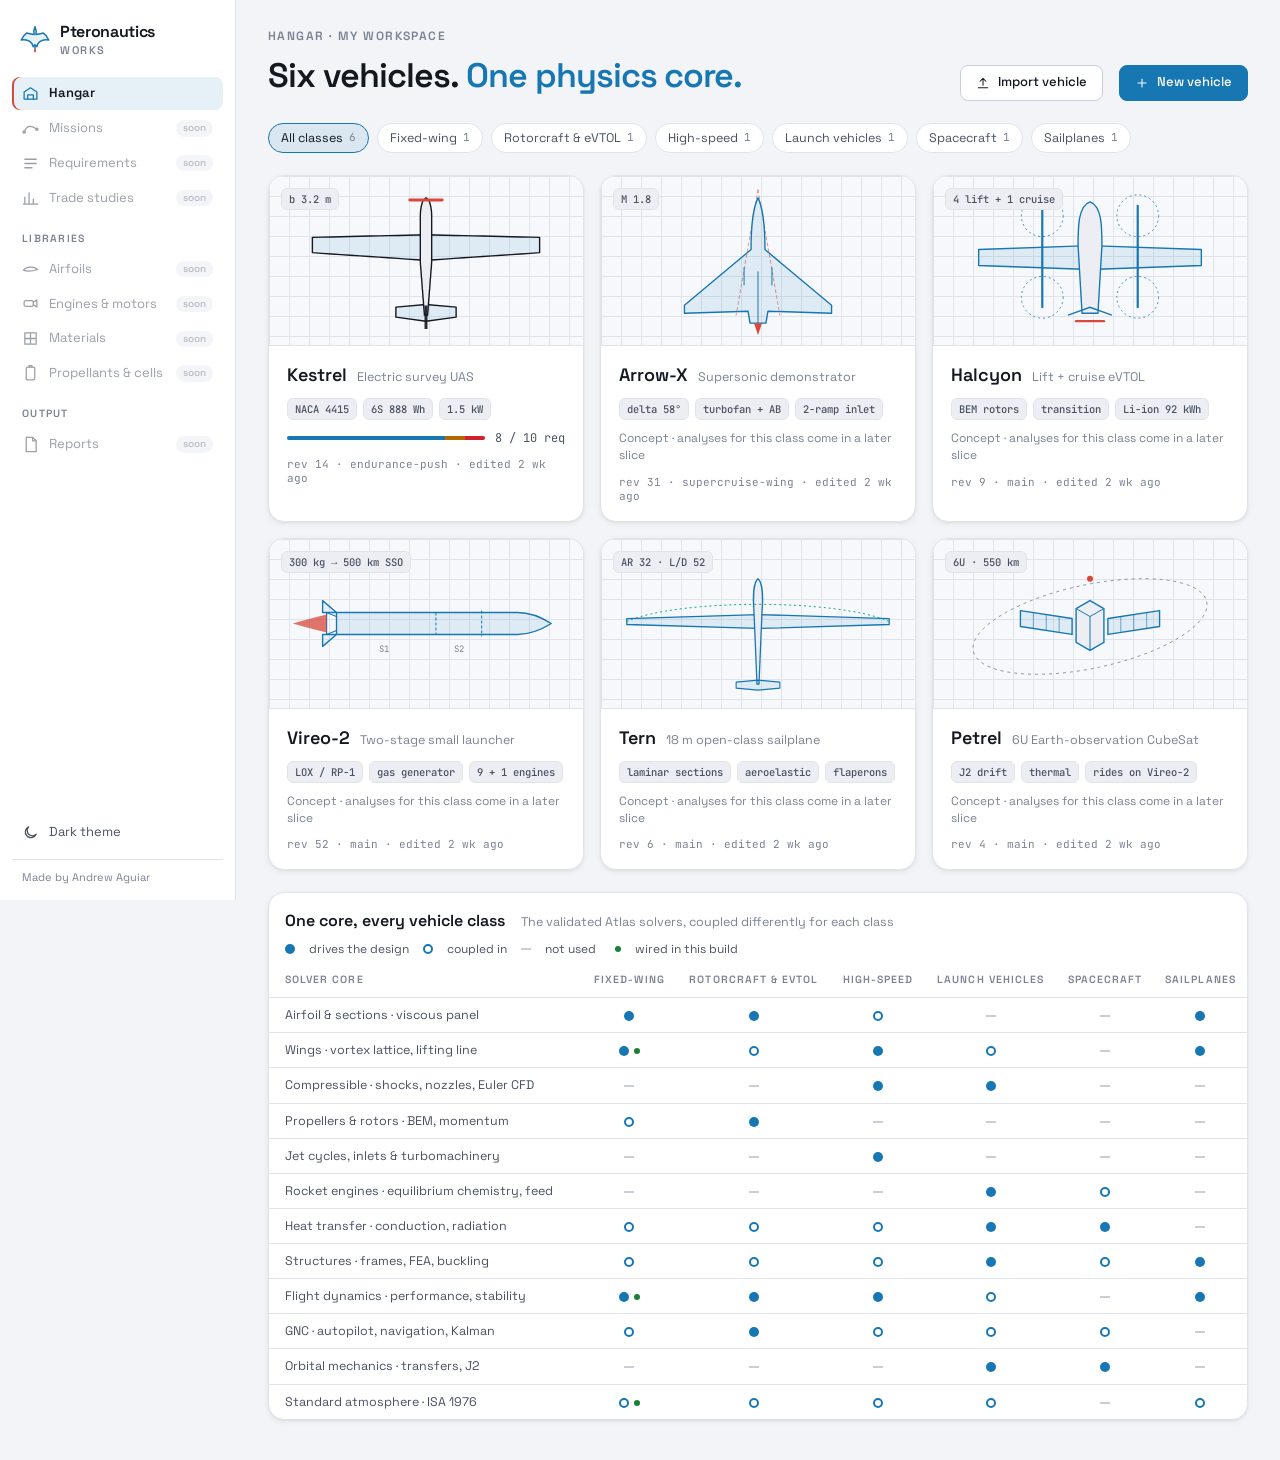
==== index.html @ 6e403cb4 "Add the app shell: hangar, aircraft workspace and launcher preview - Atlas design tokens, fonts and " ====
<!doctype html>
<html lang="en">
<head>
<meta charset="utf-8">
<meta name="viewport" content="width=device-width, initial-scale=1">
<title>Pteronautics Works</title>
<meta name="description" content="Pteronautics Works: vehicle-centred design on the Pteronautics solver core.">
<meta name="theme-color" content="#0b0d11" media="(prefers-color-scheme: dark)">
<meta name="theme-color" content="#f2f4f7" media="(prefers-color-scheme: light)">
<link rel="icon" href="assets/favicon.svg" type="image/svg+xml">
<link rel="preload" href="assets/fonts/SpaceGrotesk.woff2" as="font" type="font/woff2" crossorigin>
<link rel="stylesheet" href="css/works.css">
<script>try { var t = localStorage.getItem('works-theme'); if (t) document.documentElement.dataset.theme = t; } catch (e) { }</script>
</head>
<body>
<div id="app"></div>
<noscript>Pteronautics Works needs JavaScript. Run <code>python3 serve.py</code> and open http://localhost:8790.</noscript>
<script type="module" src="src/app.js"></script>
</body>
</html>
---- css/works.css ----
/* Pteronautics Works — design tokens shared with Pteronautics Atlas (copied from Atlas css/styles.css), then the Works layout */
/* Fonts are bundled so the app works offline (SIL Open Font License, see assets/fonts/) */
@font-face { font-family: "Space Grotesk"; font-style: normal; font-display: swap; font-weight: 300 700; src: url(../assets/fonts/SpaceGrotesk.woff2) format("woff2-variations"); unicode-range: U+0000-00FF,U+0131,U+0152-0153,U+02BB-02BC,U+02C6,U+02DA,U+02DC,U+0304,U+0308,U+0329,U+2000-206F,U+2074,U+20AC,U+2122,U+2191,U+2193,U+2212,U+2215,U+FEFF,U+FFFD; }
@font-face { font-family: "JetBrains Mono"; font-style: normal; font-display: swap; font-weight: 100 800; src: url(../assets/fonts/JetBrainsMono.woff2) format("woff2-variations"); unicode-range: U+0000-00FF,U+0131,U+0152-0153,U+02BB-02BC,U+02C6,U+02DA,U+02DC,U+0304,U+0308,U+0329,U+2000-206F,U+2074,U+20AC,U+2122,U+2191,U+2193,U+2212,U+2215,U+FEFF,U+FFFD; }
@font-face { font-family: "JetBrains Mono"; font-style: normal; font-display: swap; font-weight: 100 800; src: url(../assets/fonts/JetBrainsMono-greek.woff2) format("woff2-variations"); unicode-range: U+0370-0377,U+037A-037F,U+0384-038A,U+038C,U+038E-03A1,U+03A3-03FF; }
:root {
  --bg: #f2f4f7;
  --bg-elev: #ffffff;
  --bg-sunk: #eceef3;
  --stage: #f7f8fb;
  --border: #e0e4ea;
  --border-strong: #c9cfd9;
  --text: #141820;
  --text-2: #4a5261;
  --text-3: #7a8392;
  --accent: #1677b3;
  --on-accent: #ffffff;
  --accent-soft: rgba(22, 119, 179, 0.11);
  --hl: #d9483b;
  --hl-soft: rgba(217, 72, 59, 0.11);
  --glow: rgba(22, 119, 179, 0.10);
  --upper: #1677b3;
  --lower: #d9483b;
  --wake: #6b7280;
  --good: #1a7f37;
  --warn: #b26a00;
  --bad: #cf222e;
  --lam: #12a594;
  --turb: #8b5cf6;
  --sep: #c2255c;
  --shadow: 0 1px 2px rgba(16, 24, 40, .05), 0 2px 6px rgba(16, 24, 40, .06);
  --shadow-lg: 0 1px 2px rgba(16, 24, 40, .05), 0 10px 28px rgba(16, 24, 40, .10);
  --radius: 12px;
  --radius-sm: 8px;
  --font: "Space Grotesk", Inter, ui-sans-serif, system-ui, -apple-system, "Segoe UI", Roboto, "Helvetica Neue", Arial, sans-serif;
  --mono: "JetBrains Mono", ui-monospace, "SF Mono", Menlo, Consolas, monospace;
  color-scheme: light;
}
@media (prefers-color-scheme: dark) {
  :root:not([data-theme="light"]) {
    --bg: #0b0d11; --bg-elev: #151920; --bg-sunk: #0f1218; --stage: #0a0c10;
    --border: #232934; --border-strong: #343b47;
    --text: #e7eaef; --text-2: #a9b1bf; --text-3: #737d8c;
    --accent: #3aa0d8; --accent-soft: rgba(58, 160, 216, 0.15); --on-accent: #ffffff;
    --hl: #ff7a6b; --hl-soft: rgba(255, 122, 107, 0.13); --glow: rgba(58, 160, 216, 0.14);
    --upper: #3aa0d8; --lower: #ff7a6b; --wake: #8b93a1;
    --good: #3fb950; --warn: #e3a008; --bad: #f85149;
    --lam: #2dd4bf; --turb: #a78bfa; --sep: #ff5c93;
    --shadow: 0 1px 2px rgba(0, 0, 0, .35), 0 0 0 1px rgba(255, 255, 255, .015);
    --shadow-lg: 0 1px 2px rgba(0, 0, 0, .4), 0 12px 32px rgba(0, 0, 0, .45);
    color-scheme: dark;
  }
}
:root[data-theme="dark"] {
  --bg: #0b0d11; --bg-elev: #151920; --bg-sunk: #0f1218; --stage: #0a0c10;
  --border: #232934; --border-strong: #343b47;
  --text: #e7eaef; --text-2: #a9b1bf; --text-3: #737d8c;
  --accent: #3aa0d8; --accent-soft: rgba(58, 160, 216, 0.15); --on-accent: #ffffff;
  --hl: #ff7a6b; --hl-soft: rgba(255, 122, 107, 0.13); --glow: rgba(58, 160, 216, 0.14);
  --upper: #3aa0d8; --lower: #ff7a6b; --wake: #8b93a1;
  --good: #3fb950; --warn: #e3a008; --bad: #f85149;
  --lam: #2dd4bf; --turb: #a78bfa; --sep: #ff5c93;
  --shadow: 0 1px 2px rgba(0, 0, 0, .35), 0 0 0 1px rgba(255, 255, 255, .015);
  --shadow-lg: 0 1px 2px rgba(0, 0, 0, .4), 0 12px 32px rgba(0, 0, 0, .45);
  color-scheme: dark;
}

* { box-sizing: border-box; }
html, body { height: 100%; margin: 0; }
body { background: var(--bg); color: var(--text); font: 13px/1.45 var(--font); -webkit-font-smoothing: antialiased; }
button, input, select { font: inherit; color: inherit; }
a { color: var(--accent); text-decoration: none; }
h1, h2, h3, h4 { margin: 0; font-weight: 600; letter-spacing: -0.01em; }
.mono { font-family: var(--mono); font-variant-numeric: tabular-nums; }
.muted { color: var(--text-3); }
.dim { color: var(--text-2); }
.good { color: var(--good); } .warn { color: var(--warn); } .bad { color: var(--bad); }
:root[data-resolved-theme="dark"] { --sidebar: #0f1218; }
:root { --sidebar: var(--bg-elev); }

/* ---------- brand (same mark and lockup as Atlas, product name WORKS) ---------- */
.brand { display: flex; align-items: center; gap: 10px; padding: 4px 8px 16px; color: var(--text); }
.brand-mark { width: 30px; height: 30px; display: block; flex: none; }
.brand-mark svg { display: block; width: 100%; height: 100%; overflow: visible; }
.brand-mark .bm-fill { fill: var(--accent-soft); }
.brand-mark .bm-line { fill: none; stroke: var(--accent); stroke-width: 5; stroke-linejoin: round; stroke-linecap: round; }
.brand-mark .bm-flame { fill: var(--hl); }
.brand-name { font-weight: 650; font-size: 16px; letter-spacing: -0.02em; }
.brand-sub { font-size: 11px; color: var(--text-3); }
.brand-product { font-weight: 600; letter-spacing: .14em; text-transform: uppercase; }

/* ---------- shell: hangar ---------- */
.shell { display: grid; grid-template-columns: 236px minmax(0, 1fr); min-height: 100vh; }
.sidebar { background: var(--sidebar); border-right: 1px solid var(--border); display: flex; flex-direction: column; padding: 16px 12px 12px; gap: 2px; position: sticky; top: 0; height: 100vh; overflow-y: auto; }
.nav-group { font-size: 10.5px; font-weight: 600; text-transform: uppercase; letter-spacing: .12em; color: var(--text-3); padding: 14px 10px 5px; }
.nav-item { display: flex; align-items: center; gap: 10px; padding: 7px 10px; border-radius: var(--radius-sm); color: var(--text-2); border: 0; background: none; width: 100%; text-align: left; cursor: pointer; white-space: nowrap; transition: background .15s, color .15s; }
.nav-item:hover { background: var(--bg-sunk); color: var(--text); }
.nav-item.active { background: var(--accent-soft); color: var(--text); font-weight: 600; box-shadow: inset 2px 0 0 var(--hl); }
.nav-item.active svg { color: var(--accent); }
.nav-item svg { flex: none; width: 17px; height: 17px; }
.nav-item .soon { margin-left: auto; font-size: 10px; color: var(--text-3); background: var(--bg-sunk); border-radius: 99px; padding: 1px 7px; font-weight: 500; }
.nav-item.planned { opacity: .55; cursor: default; }
.sidebar-foot { margin-top: auto; padding-top: 12px; display: flex; flex-direction: column; gap: 4px; }
.sidebar-credit { font-size: 11px; color: var(--text-3); padding: 10px 10px 2px; margin-top: 6px; border-top: 1px solid var(--border); }

.hangar { padding: 28px 32px 40px; display: flex; flex-direction: column; gap: 22px; min-width: 0; }
.eyebrow { font-size: 12px; color: var(--text-3); letter-spacing: .12em; text-transform: uppercase; font-weight: 600; }
.hero-title { margin-top: 6px; font-size: 34px; font-weight: 600; letter-spacing: -0.03em; }
.hero-title em { font-style: normal; color: var(--accent); }
.row { display: flex; flex-wrap: wrap; align-items: center; gap: 10px; }
.grow { flex-grow: 1; }
.btn { display: inline-flex; align-items: center; gap: 8px; height: 36px; padding: 0 15px; border-radius: var(--radius-sm); border: 1px solid var(--border-strong); background: var(--bg-elev); color: var(--text); font-weight: 500; cursor: pointer; white-space: nowrap; }
.btn:hover { border-color: var(--accent); }
.btn.primary { background: var(--accent); border-color: var(--accent); color: var(--on-accent); }
.btn.small { height: 30px; padding: 0 11px; font-size: 12.5px; }
.btn svg { width: 14px; height: 14px; }
.chip { display: inline-flex; align-items: center; height: 30px; padding: 0 12px; border: 1px solid var(--border); border-radius: 999px; font-size: 12.5px; color: var(--text-2); background: var(--bg-elev); cursor: pointer; }
.chip:hover { color: var(--text); }
.chip.on { border-color: var(--accent); color: var(--text); background: var(--accent-soft); }
.chip .count { margin-left: 6px; font-family: var(--mono); font-size: 11px; color: var(--text-3); }

.cards { display: grid; grid-template-columns: repeat(auto-fill, minmax(300px, 1fr)); gap: 16px; }
.card { background: var(--bg-elev); border: 1px solid var(--border); border-radius: 16px; overflow: hidden; display: flex; flex-direction: column; box-shadow: var(--shadow); color: inherit; text-align: left; padding: 0; font: inherit; }
a.card, button.card { cursor: pointer; transition: border-color .15s, transform .15s; }
a.card:hover, button.card:hover { border-color: var(--accent); }
.stage { position: relative; height: 170px; background-color: var(--stage); background-image: linear-gradient(var(--border) 1px, transparent 1px), linear-gradient(90deg, var(--border) 1px, transparent 1px); background-size: 20px 20px; border-bottom: 1px solid var(--border); }
:root[data-resolved-theme="dark"] .stage { background-image: linear-gradient(#141821 1px, transparent 1px), linear-gradient(90deg, #141821 1px, transparent 1px); }
.stage svg { width: 100%; height: 100%; display: block; }
.stage .tag { position: absolute; left: 12px; top: 12px; }
.stage .state { position: absolute; right: 12px; top: 12px; }
.tag { font: 500 10.5px var(--mono); color: var(--text-2); padding: 3px 7px; border-radius: 6px; background: var(--bg-sunk); border: 1px solid var(--border); white-space: nowrap; }
.tag.live { color: var(--good); border-color: color-mix(in srgb, var(--good) 45%, transparent); }
.tag.accent { color: var(--accent); border-color: color-mix(in srgb, var(--accent) 45%, transparent); }
.card-body { padding: 16px 18px 18px; display: flex; flex-direction: column; gap: 10px; }
.card-title { display: flex; align-items: baseline; gap: 10px; flex-wrap: wrap; }
.card-title b { font-size: 18px; font-weight: 600; }
.card-title span { font-size: 12.5px; color: var(--text-3); }
.tags { display: flex; flex-wrap: wrap; gap: 6px; }
.reqbar { display: flex; align-items: center; gap: 10px; font-size: 12px; color: var(--text-2); }
.reqbar .bar { flex-grow: 1; height: 4px; border-radius: 2px; background: var(--border); display: flex; overflow: hidden; }
.reqbar .bar i { display: block; height: 100%; }
.card-foot { font: 11px var(--mono); color: var(--text-3); }

/* sketches use the theme */
.sk-body { fill: var(--accent-soft); stroke: var(--accent); stroke-width: 1.4; stroke-linejoin: round; }
.sk-dark { fill: var(--bg-sunk); stroke: var(--accent); stroke-width: 1.4; }
.sk-line { fill: none; stroke: var(--accent); stroke-width: 1; }
.sk-hl { fill: none; stroke: var(--hl); stroke-width: 2.4; stroke-linecap: round; }
.sk-hl-fill { fill: var(--hl); }
.sk-text { fill: var(--text-3); font: 9px var(--mono); }

.matrix-card { overflow: visible; }
.matrix-head { display: flex; flex-wrap: wrap; align-items: baseline; gap: 8px 16px; padding: 16px 16px 4px; }
.matrix-head b { font-size: 16px; font-weight: 600; }
.legend { display: flex; flex-wrap: wrap; gap: 14px; font-size: 12px; color: var(--text-2); align-items: center; }
.mx-wrap { overflow-x: auto; }
.mx { width: 100%; border-collapse: collapse; font-size: 12.5px; }
.mx th { font-weight: 600; font-size: 10.5px; letter-spacing: .1em; text-transform: uppercase; color: var(--text-3); padding: 10px 8px; text-align: center; border-bottom: 1px solid var(--border); white-space: nowrap; }
.mx th:first-child, .mx td:first-child { text-align: left; padding-left: 16px; }
.mx td { padding: 8px; text-align: center; border-bottom: 1px solid var(--border); color: var(--text-2); white-space: nowrap; }
.mx tr:last-child td { border-bottom: 0; }
.d1, .d2, .d0 { display: inline-block; vertical-align: middle; }
.d1 { width: 10px; height: 10px; border-radius: 50%; background: var(--accent); }
.d2 { width: 10px; height: 10px; border-radius: 50%; border: 2px solid var(--accent); }
.d0 { width: 10px; height: 2px; background: var(--border-strong); }
.live-dot { display: inline-block; width: 6px; height: 6px; border-radius: 50%; background: var(--good); margin-left: 5px; vertical-align: middle; }

/* ---------- workspace ---------- */
.ws { display: flex; flex-direction: column; min-height: 100vh; }
.topbar { display: flex; flex-wrap: wrap; align-items: center; gap: 10px 14px; padding: 10px 16px; border-bottom: 1px solid var(--border); background: var(--sidebar); position: sticky; top: 0; z-index: 5; }
.topbar .brand { padding: 0; gap: 9px; }
.topbar .brand-mark { width: 26px; height: 26px; }
.vsep { width: 1px; height: 22px; background: var(--border); }
.vtab { display: inline-flex; align-items: center; gap: 8px; height: 34px; padding: 0 14px; border-radius: 8px; font-weight: 500; color: var(--text-2); background: transparent; border: 1px solid transparent; cursor: pointer; }
.vtab:hover { color: var(--text); }
.vtab.on { background: var(--bg-elev); border-color: var(--border-strong); color: var(--text); }
.vtab .dot { width: 7px; height: 7px; border-radius: 50%; background: var(--accent); }
.pill { font: 12px var(--mono); color: var(--text-2); padding: 6px 10px; border: 1px solid var(--border); border-radius: 8px; white-space: nowrap; }
.pill b { color: var(--text); font-weight: 500; }
.ws-main { display: grid; grid-template-columns: minmax(240px, 280px) minmax(0, 1fr) minmax(280px, 330px); gap: 12px; padding: 12px 16px 12px; align-items: start; }
.col { display: flex; flex-direction: column; gap: 12px; min-width: 0; }
.pnl { background: var(--bg-elev); border: 1px solid var(--border); border-radius: var(--radius); box-shadow: var(--shadow); min-width: 0; }
.pnl-pad { padding: 14px 16px; }
.sec { font-size: 10.5px; font-weight: 600; text-transform: uppercase; letter-spacing: .12em; color: var(--text-3); }
.sec-row { display: flex; justify-content: space-between; align-items: baseline; gap: 8px; margin-bottom: 10px; }
.tree { display: flex; flex-direction: column; gap: 1px; padding: 12px 8px; }
.tree .sec { padding: 2px 10px 8px; }
.tree-item { display: flex; align-items: center; gap: 8px; min-height: 30px; padding: 4px 10px; border-radius: 8px; color: var(--text-2); cursor: pointer; background: none; border: 0; width: 100%; text-align: left; }
.tree-item:hover { background: var(--bg-sunk); color: var(--text); }
.tree-item.on { background: var(--accent-soft); color: var(--text); }
.tree-item .v { margin-left: auto; font: 11px var(--mono); color: var(--text-3); white-space: nowrap; }
.tree-item.on .v { color: var(--accent); }

.field { display: flex; flex-direction: column; gap: 5px; margin-bottom: 12px; }
.field:last-child { margin-bottom: 0; }
.field-top { display: flex; align-items: center; justify-content: space-between; gap: 8px; color: var(--text-2); font-size: 12.5px; }
.field-top label { font-weight: 500; }
.num { width: 86px; text-align: right; background: var(--bg-sunk); border: 1px solid var(--border); border-radius: 7px; padding: 3px 7px; font-family: var(--mono); font-size: 12px; }
.num:focus, .txt:focus, select.txt:focus { outline: none; border-color: var(--accent); }
.num.invalid, .txt.invalid { border-color: var(--bad); }
.unit { font: 11px var(--mono); color: var(--text-3); min-width: 34px; }
.txt { background: var(--bg-sunk); border: 1px solid var(--border); border-radius: 7px; padding: 4px 8px; font-family: var(--mono); font-size: 12px; width: 120px; }
.derived { display: flex; justify-content: space-between; font-size: 12px; color: var(--text-2); padding: 3px 0; }
.derived .mono { color: var(--text); }
.note { font-size: 12px; color: var(--text-3); line-height: 1.5; }
input[type=range] { -webkit-appearance: none; appearance: none; width: 100%; height: 18px; background: transparent; margin: 0; }
input[type=range]::-webkit-slider-runnable-track { height: 4px; border-radius: 4px; background: linear-gradient(to right, var(--accent) var(--fill, 50%), var(--border-strong) var(--fill, 50%)); }
input[type=range]::-moz-range-track { height: 4px; border-radius: 4px; background: var(--border-strong); }
input[type=range]::-moz-range-progress { height: 4px; border-radius: 4px; background: var(--accent); }
input[type=range]::-webkit-slider-thumb { -webkit-appearance: none; width: 16px; height: 16px; border-radius: 50%; background: #fff; border: 0; margin-top: -6px; box-shadow: 0 0 0 3px color-mix(in srgb, var(--accent) 45%, transparent), 0 1px 3px rgba(0, 0, 0, .3); }
input[type=range]::-moz-range-thumb { width: 14px; height: 14px; border-radius: 50%; background: #fff; border: 0; box-shadow: 0 0 0 3px color-mix(in srgb, var(--accent) 45%, transparent), 0 1px 3px rgba(0, 0, 0, .3); }

.view { display: flex; flex-direction: column; overflow: hidden; }
.view-bar { display: flex; flex-wrap: wrap; align-items: center; gap: 8px 12px; padding: 10px 12px; border-bottom: 1px solid var(--border); }
.crumbs { display: flex; flex-wrap: wrap; align-items: center; gap: 2px; }
.crumb { font-weight: 500; font-size: 12.5px; color: var(--text-3); background: transparent; border: 0; padding: 4px 7px; border-radius: 6px; cursor: pointer; }
.crumb:hover { color: var(--text); }
.crumb.on { color: var(--text); background: var(--border); }
.crumb-sep { color: var(--border-strong); }
.tg { display: inline-flex; align-items: center; gap: 6px; height: 28px; padding: 0 10px; border-radius: 999px; border: 1px solid var(--border); font-size: 12px; font-weight: 500; color: var(--text-2); background: var(--bg-sunk); cursor: pointer; white-space: nowrap; }
.tg:hover { color: var(--text); }
.tg.on { border-color: color-mix(in srgb, var(--accent) 60%, transparent); color: var(--text); background: var(--accent-soft); }
.tg.sm { height: 24px; font-size: 11px; padding: 0 9px; }
.tg[disabled] { opacity: .5; cursor: default; }
.canvas { position: relative; background-color: var(--stage); background-image: linear-gradient(var(--border) 1px, transparent 1px), linear-gradient(90deg, var(--border) 1px, transparent 1px); background-size: 24px 24px; min-height: 560px; }
:root[data-resolved-theme="dark"] .canvas { background-image: linear-gradient(#12161e 1px, transparent 1px), linear-gradient(90deg, #12161e 1px, transparent 1px); }
.canvas { display: grid; grid-template-columns: minmax(0, 1fr) 286px; gap: 0; align-items: start; }
.canvas > svg, .canvas > .view-svg svg { display: block; width: 100%; height: auto; }
.lenses { display: flex; flex-direction: column; gap: 12px; padding: 14px 14px 14px 0; }
.canvas.busy svg.main { opacity: .55; transition: opacity .2s; }
.lens { position: relative; background: var(--bg-elev); border: 1px solid var(--accent); border-radius: 10px; padding: 10px 12px; box-shadow: var(--shadow-lg); width: 100%; cursor: pointer; text-align: left; font: inherit; color: inherit; }
.lens.warmth { border-color: var(--hl); }
.lens.plain { border-color: var(--border-strong); }
.lens h4 { font-size: 11.5px; display: flex; justify-content: space-between; gap: 8px; margin-bottom: 6px; }
.lens h4 span { font: 10px var(--mono); color: var(--text-3); font-weight: 400; }
.lens svg { display: block; width: 100%; height: auto; }
.lens .cap { font: 10.5px var(--mono); color: var(--text-2); margin-top: 6px; }
.lens .go { font: 10.5px var(--mono); color: var(--accent); margin-top: 2px; }
.level-pane { padding: 18px 20px 22px; display: flex; flex-direction: column; gap: 14px; }
.level-pane h3 { font-size: 15px; }
.kv { display: grid; grid-template-columns: repeat(auto-fill, minmax(170px, 1fr)); gap: 8px 18px; }
.kv div { display: flex; justify-content: space-between; gap: 10px; font-size: 12.5px; color: var(--text-2); border-bottom: 1px dashed var(--border); padding: 3px 0; }
.kv div b { font: 500 12px var(--mono); color: var(--text); }
.placeholder { border: 1px dashed var(--border-strong); border-radius: 10px; padding: 14px 16px; color: var(--text-2); font-size: 12.5px; line-height: 1.55; }

svg text { font-family: var(--mono); }
.ax { stroke: var(--border-strong); stroke-width: 1; fill: none; }
.grid-l { stroke: var(--border); stroke-width: 1; fill: none; }
.ax-t { fill: var(--text-3); font-size: 10px; }
.ax-label { fill: var(--text-2); font-size: 10.5px; }
.s-accent { stroke: var(--accent); fill: none; stroke-width: 1.8; }
.s-hl { stroke: var(--hl); fill: none; stroke-width: 1.6; }
.s-muted { stroke: var(--text-3); fill: none; stroke-width: 1.2; stroke-dasharray: 4 4; }
.s-good { stroke: var(--good); fill: none; stroke-width: 1.4; }
.s-warn { stroke: var(--warn); fill: none; stroke-width: 1.4; stroke-dasharray: 5 4; }

/* planform */
.pf-wing { fill: var(--accent-soft); stroke: var(--text); stroke-width: 1.4; stroke-linejoin: round; }
.pf-body { fill: var(--bg-sunk); stroke: var(--text); stroke-width: 1.4; }
.pf-thin { stroke: var(--text); stroke-width: 1; fill: none; opacity: .55; }
.pf-mac { stroke: var(--accent); stroke-width: 2; }
.pf-prop { stroke: var(--hl); stroke-width: 3; stroke-linecap: round; }
.pf-load { fill: color-mix(in srgb, var(--accent) 16%, transparent); stroke: var(--accent); stroke-width: 1.8; }
.pf-ellipse { fill: none; stroke: var(--text-3); stroke-width: 1.1; stroke-dasharray: 4 4; }
.pf-item { fill: var(--bg-elev); stroke: var(--text-3); stroke-width: 1; stroke-dasharray: 2 2; }
.pf-cg-a { fill: var(--text); } .pf-cg-b { fill: var(--bg-elev); stroke: var(--text); stroke-width: 1.2; }
.pf-np { fill: var(--hl); }
.pf-lbl { fill: var(--text-2); font-size: 11px; }
.pf-lbl-s { fill: var(--text-3); font-size: 10px; }
.pf-dim { stroke: var(--text-3); stroke-width: 1; fill: none; }

/* coupling graph */
.cg-edge { fill: none; stroke: var(--border-strong); stroke-width: 1.3; }
.cg-edge.stale { stroke: var(--warn); stroke-dasharray: 4 4; }
.cg-node rect { fill: var(--bg-sunk); stroke: var(--border-strong); stroke-width: 1.2; }
.cg-node.current rect { stroke: color-mix(in srgb, var(--good) 70%, var(--border-strong)); }
.cg-node.stale rect { stroke: var(--warn); }
.cg-node.running rect { stroke: var(--accent); stroke-width: 2; }
.cg-node.failed rect { stroke: var(--bad); stroke-width: 1.8; }
.cg-node .t { fill: var(--text); font: 500 12px var(--font); }
.cg-node .d { fill: var(--text-3); font-size: 9.5px; }
.cg-node.stale .d { fill: var(--warn); } .cg-node.failed .d { fill: var(--bad); } .cg-node.running .d { fill: var(--accent); }
.cg-dot.current { fill: var(--good); } .cg-dot.stale { fill: var(--warn); } .cg-dot.failed { fill: var(--bad); } .cg-dot.running { fill: var(--accent); animation: pulse .7s ease-in-out infinite alternate; }
@keyframes pulse { from { opacity: 1; } to { opacity: .25; } }
.fid { display: grid; grid-template-columns: 84px minmax(0, 1fr); gap: 7px 10px; font-size: 12px; align-items: center; }
.fid > span:nth-child(odd) { color: var(--text-2); }
.fid .opts { display: flex; flex-wrap: wrap; gap: 4px; }

.stats { display: grid; grid-template-columns: repeat(6, minmax(0, 1fr)); gap: 12px; padding: 0 16px 12px; }
.stat { background: var(--bg-elev); border: 1px solid var(--border); border-radius: var(--radius); padding: 12px 14px; display: flex; flex-direction: column; gap: 3px; min-width: 0; box-shadow: var(--shadow); }
.stat-l { font-size: 11.5px; color: var(--text-3); }
.stat-v { font: 600 22px var(--mono); letter-spacing: -.02em; color: var(--text); white-space: nowrap; }
.stat-v small { font-size: 13px; font-weight: 500; color: var(--text-2); margin-left: 3px; }
.stat-s { font: 11px var(--mono); color: var(--text-3); white-space: nowrap; overflow: hidden; text-overflow: ellipsis; }
.reqs { margin: 0 16px 24px; overflow: hidden; }
.reqs .sec-row { padding: 14px 16px 0; }
.rq { width: 100%; border-collapse: collapse; font-size: 12.5px; }
.rq th { text-align: left; font-weight: 600; font-size: 10.5px; letter-spacing: .1em; text-transform: uppercase; color: var(--text-3); padding: 8px 10px; border-bottom: 1px solid var(--border); white-space: nowrap; }
.rq td { padding: 6px 10px; border-bottom: 1px solid var(--border); color: var(--text-2); white-space: nowrap; }
.rq tr:last-child td { border-bottom: 0; }
.rq td.num-c { text-align: right; font-family: var(--mono); color: var(--text); }
.rq td:first-child, .rq th:first-child { padding-left: 16px; }
.rq .num { width: 72px; }
.status { display: inline-flex; align-items: center; gap: 6px; font: 500 11px var(--mono); padding: 2px 8px; border-radius: 99px; border: 1px solid currentColor; }
.status.met { color: var(--good); } .status.marginal { color: var(--warn); } .status.fail { color: var(--bad); }
.toast { position: fixed; bottom: 18px; left: 50%; transform: translateX(-50%); background: var(--bg-elev); border: 1px solid var(--border-strong); box-shadow: var(--shadow-lg); padding: 9px 14px; border-radius: 10px; font-size: 12.5px; z-index: 50; }
.toast.err { border-color: var(--bad); }
.banner { margin: 12px 16px 0; padding: 9px 14px; border-radius: 10px; border: 1px dashed var(--border-strong); color: var(--text-2); font-size: 12.5px; background: var(--bg-elev); }

@media (max-width: 1280px) {
  .ws-main { grid-template-columns: minmax(240px, 280px) minmax(0, 1fr); }
  .ws-main > .col.right { grid-column: 1 / -1; display: grid; grid-template-columns: repeat(auto-fit, minmax(280px, 1fr)); }
  .stats { grid-template-columns: repeat(3, minmax(0, 1fr)); }
}
@media (max-width: 860px) {
  .shell { grid-template-columns: 1fr; }
  .sidebar { position: static; height: auto; flex-direction: row; flex-wrap: wrap; align-items: center; }
  .sidebar .nav-group, .sidebar .nav-item.planned, .sidebar-credit { display: none; }
  .sidebar .nav-item { width: auto; }
  .sidebar-foot { margin-top: 0; padding-top: 0; flex-direction: row; }
  .hangar { padding: 20px 16px 32px; }
  .hero-title { font-size: 26px; }
  .ws-main { grid-template-columns: minmax(0, 1fr); padding: 12px; }
  .stats { grid-template-columns: repeat(2, minmax(0, 1fr)); padding: 0 12px 12px; }
  .reqs { margin: 0 12px 20px; }
  .reqs .mx-wrap { overflow-x: auto; }
  .canvas { grid-template-columns: minmax(0, 1fr); min-height: 0; }
  .lenses { padding: 0 12px 12px; }
}
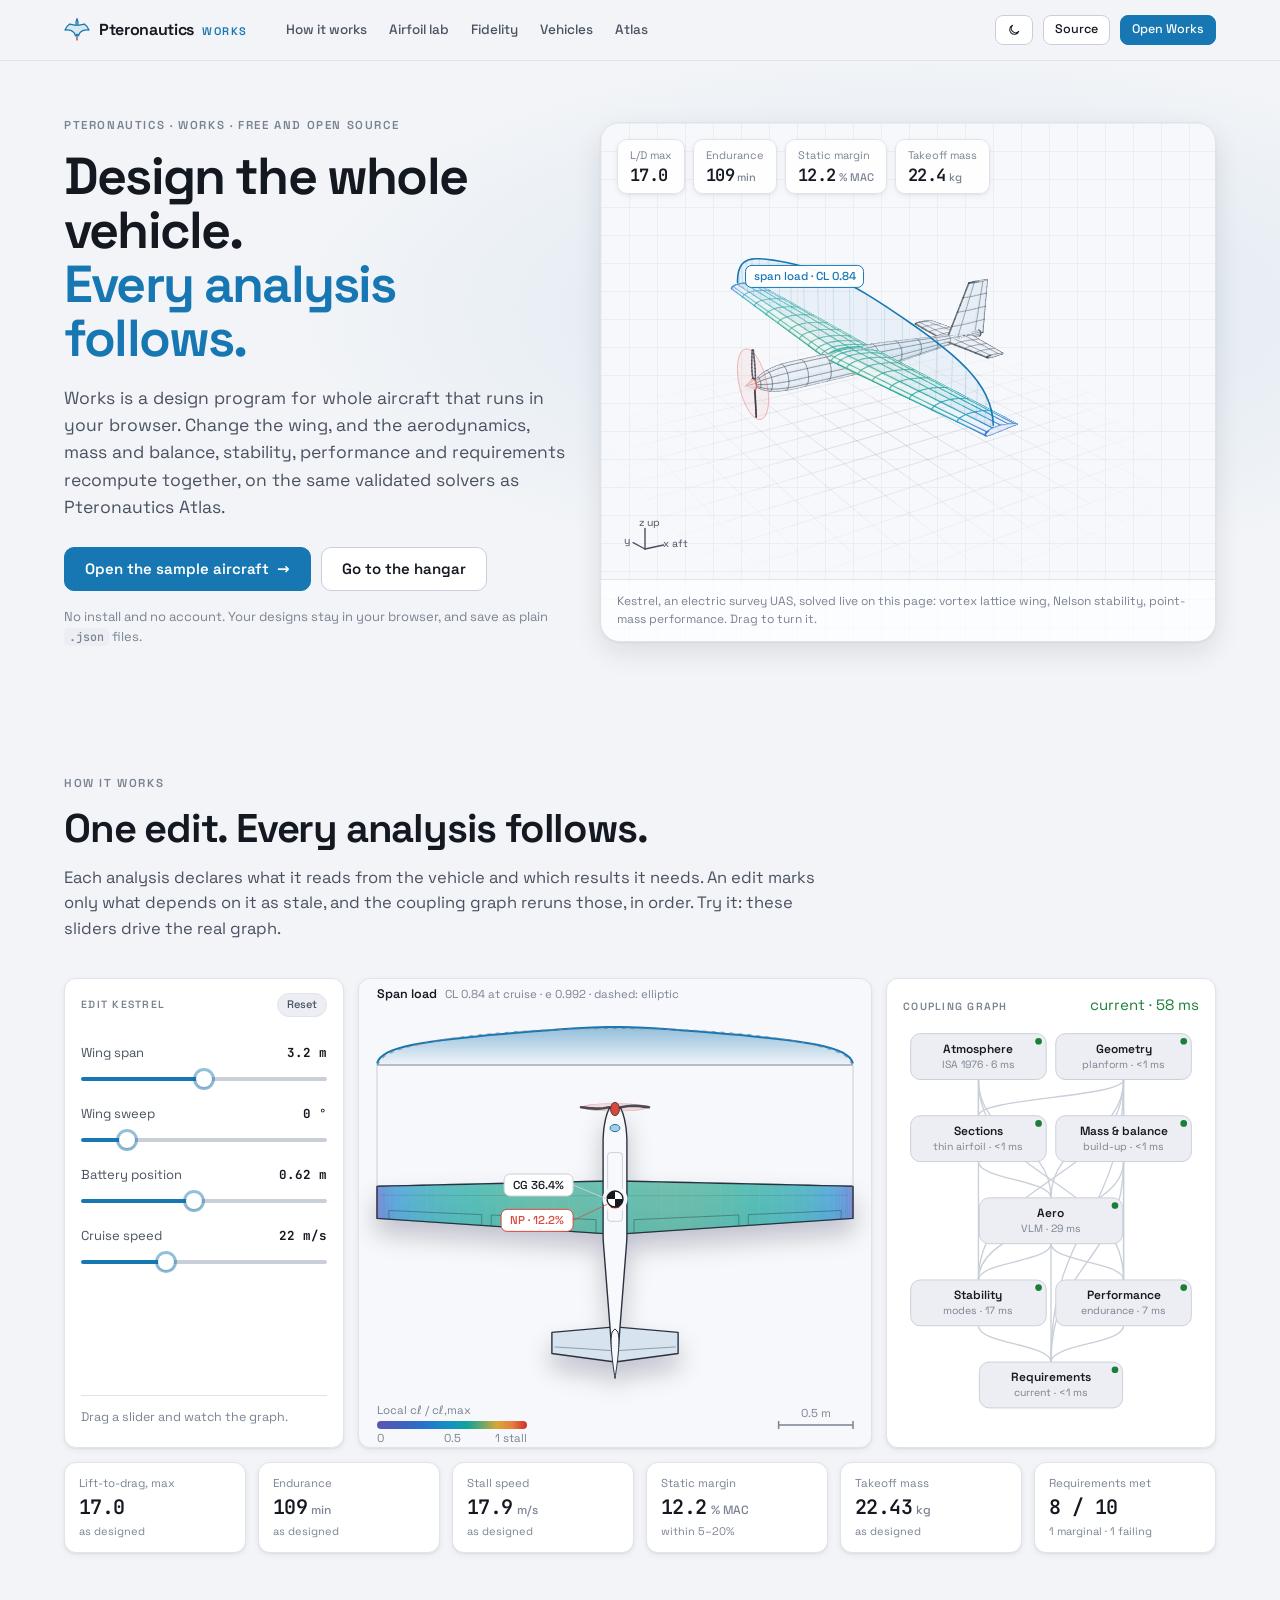
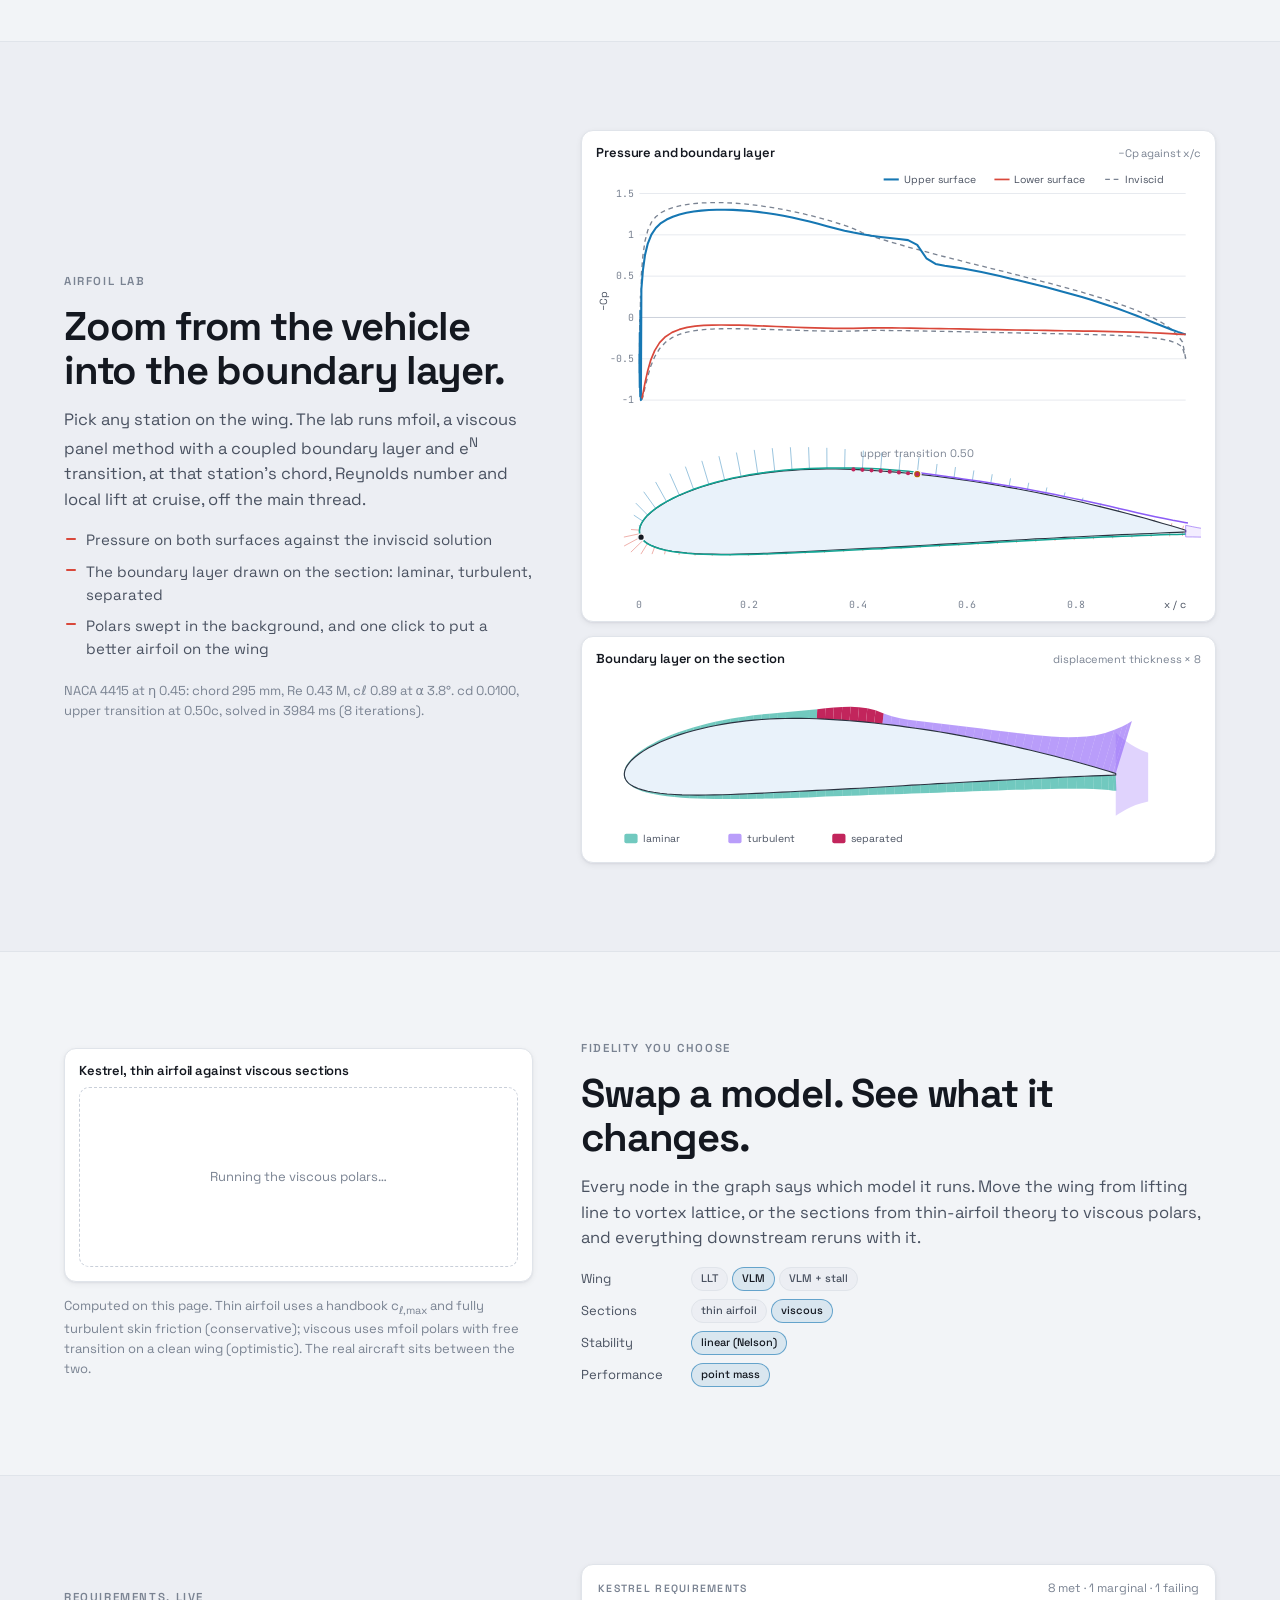
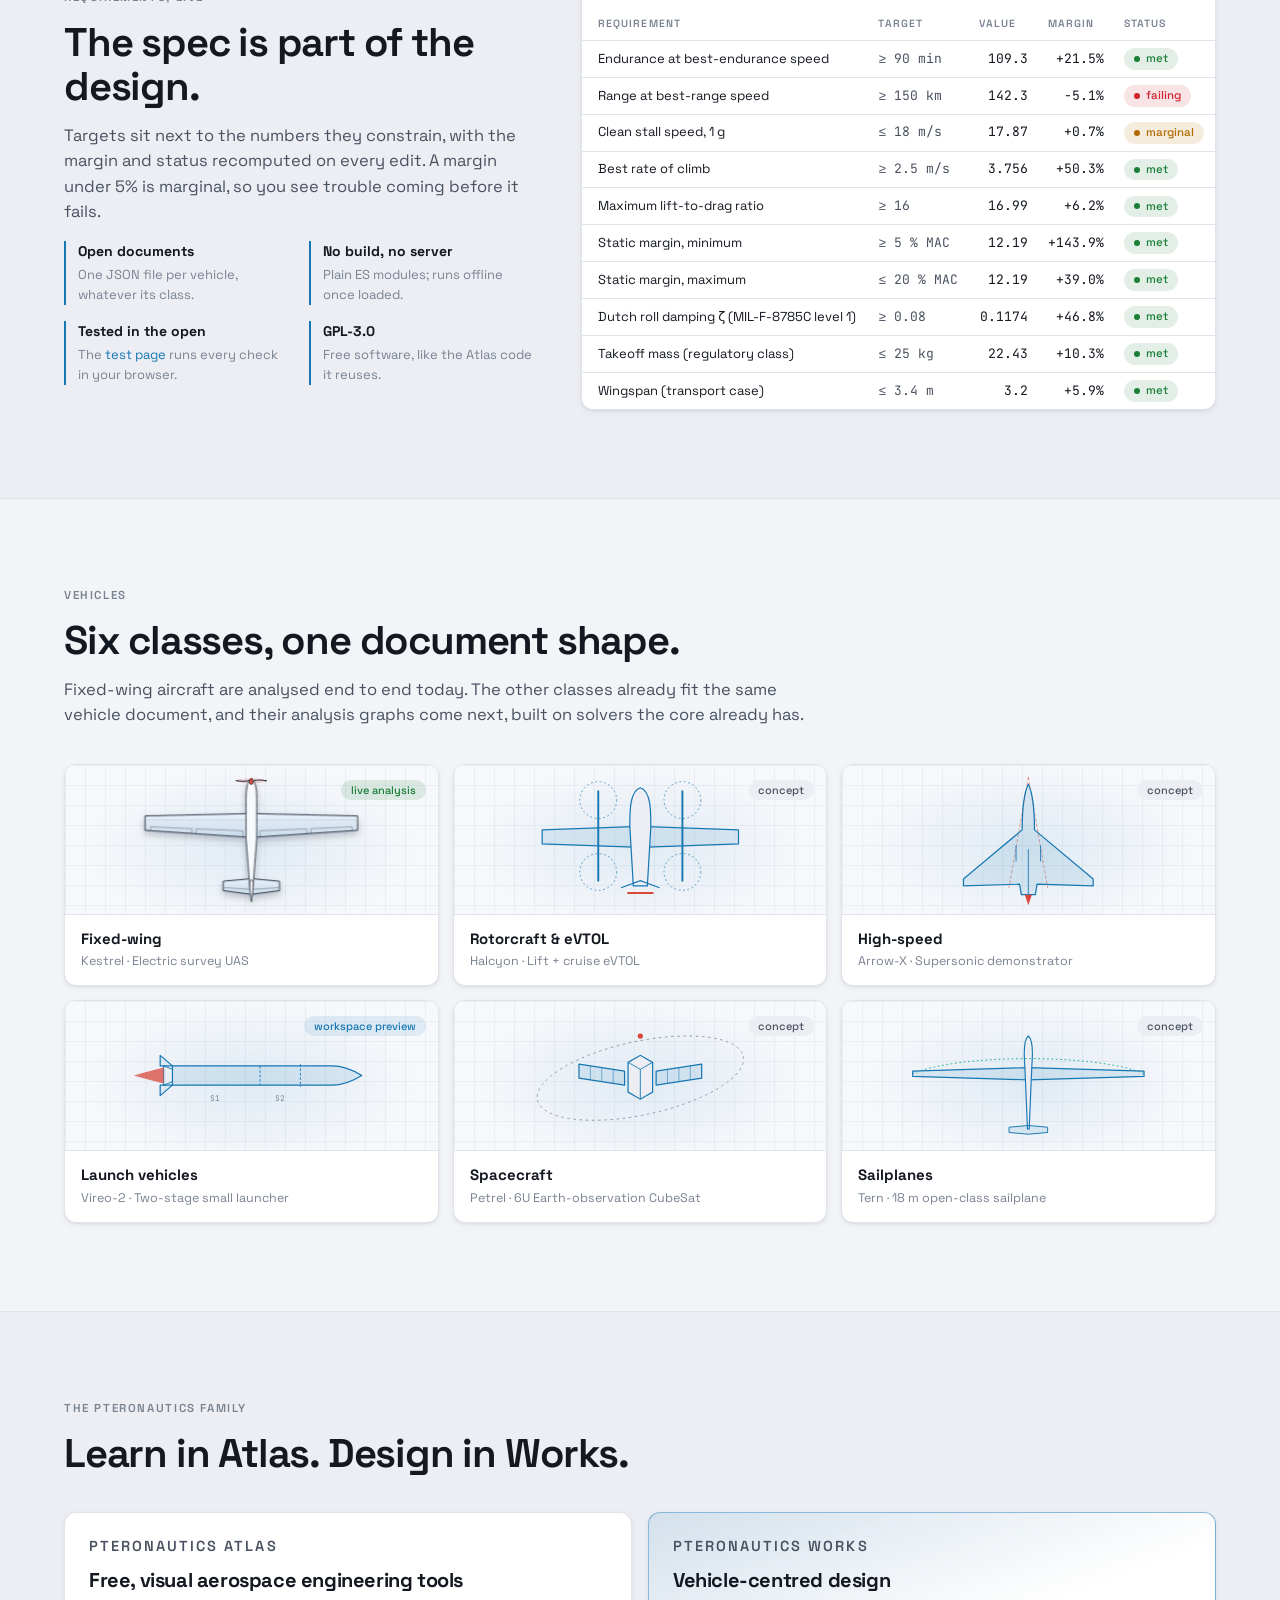
==== commit 4040850f: "Add the website: a live landing page, the app at /app/, and GitHub Pages deployment - Landing page (" ====
--- a/index.html
+++ b/index.html
@@ -4,17 +4,181 @@
 <meta charset="utf-8">
 <meta name="viewport" content="width=device-width, initial-scale=1">
 <title>Pteronautics Works</title>
-<meta name="description" content="Pteronautics Works: vehicle-centred design on the Pteronautics solver core.">
+<meta name="description" content="Pteronautics Works: design a whole aircraft in your browser. Change the wing and the aerodynamics, mass and balance, stability, performance and requirements recompute together, on the validated Pteronautics solver core. Free and open source.">
+<meta property="og:title" content="Pteronautics Works">
+<meta property="og:description" content="Vehicle-centred aerospace design in the browser. One edit, every analysis follows.">
 <meta name="theme-color" content="#0b0d11" media="(prefers-color-scheme: dark)">
 <meta name="theme-color" content="#f2f4f7" media="(prefers-color-scheme: light)">
 <link rel="icon" href="assets/favicon.svg" type="image/svg+xml">
 <link rel="preload" href="assets/fonts/SpaceGrotesk.woff2" as="font" type="font/woff2" crossorigin>
 <link rel="stylesheet" href="css/works.css">
+<link rel="stylesheet" href="site/site.css">
 <script>try { var t = localStorage.getItem('works-theme'); if (t) document.documentElement.dataset.theme = t; } catch (e) { }</script>
 </head>
-<body>
-<div id="app"></div>
-<noscript>Pteronautics Works needs JavaScript. Run <code>python3 serve.py</code> and open http://localhost:8790.</noscript>
-<script type="module" src="src/app.js"></script>
+<body class="site">
+<a class="skip" href="#main">Skip to content</a>
+
+<header class="s-nav" id="top">
+  <div class="s-wrap s-nav-in">
+    <a class="brand" href="#top" aria-label="Pteronautics Works, top of the page"><span class="brand-mark" data-brand></span><span><span class="brand-name">Pteronautics</span> <span class="brand-sub brand-product">Works</span></span></a>
+    <nav class="s-links" aria-label="Sections">
+      <a href="#demo">How it works</a><a href="#lab">Airfoil lab</a><a href="#fidelity">Fidelity</a><a href="#classes">Vehicles</a><a href="#family">Atlas</a>
+    </nav>
+    <span class="grow"></span>
+    <span data-theme-btn></span>
+    <a class="btn small s-hide-sm" href="https://github.com/BlazingDrako/pteronautics-works">Source</a>
+    <a class="btn small primary" href="app/">Open Works</a>
+  </div>
+</header>
+
+<main id="main">
+  <!-- hero -->
+  <section class="s-hero">
+    <div class="s-wrap s-hero-in">
+      <div class="s-hero-copy">
+        <p class="s-eyebrow">Pteronautics · Works · free and open source</p>
+        <h1>Design the whole vehicle. <span class="accent">Every analysis follows.</span></h1>
+        <p class="s-lede">Works is a design program for whole aircraft that runs in your browser. Change the wing, and the aerodynamics, mass and balance, stability, performance and requirements recompute together, on the same validated solvers as Pteronautics Atlas.</p>
+        <div class="s-cta">
+          <a class="btn primary big" href="app/#/v/kestrel">Open the sample aircraft <span aria-hidden="true">→</span></a>
+          <a class="btn big" href="app/">Go to the hangar</a>
+        </div>
+        <p class="s-fine">No install and no account. Your designs stay in your browser, and save as plain <code>.json</code> files.</p>
+      </div>
+      <figure class="s-hero-stage">
+        <div class="s-hero-3d" data-hero3d aria-label="Kestrel, the sample aircraft, in 3D"></div>
+        <div class="s-hero-chips" data-hero-chips aria-live="polite"></div>
+        <figcaption>Kestrel, an electric survey UAS, solved live on this page: vortex lattice wing, Nelson stability, point-mass performance. Drag to turn it.</figcaption>
+      </figure>
+    </div>
+  </section>
+
+  <!-- the coupling demo -->
+  <section class="s-sec" id="demo">
+    <div class="s-wrap">
+      <div class="s-head">
+        <p class="s-eyebrow">How it works</p>
+        <h2>One edit. Every analysis follows.</h2>
+        <p>Each analysis declares what it reads from the vehicle and which results it needs. An edit marks only what depends on it as stale, and the coupling graph reruns those, in order. Try it: these sliders drive the real graph.</p>
+      </div>
+      <div class="s-demo">
+        <div class="s-demo-ctl pnl pnl-pad" data-demo-controls></div>
+        <div class="s-demo-view pnl" data-demo-view></div>
+        <div class="s-demo-graph pnl pnl-pad">
+          <div class="sec-row"><span class="sec">Coupling graph</span><span data-demo-graph-head></span></div>
+          <div data-demo-graph></div>
+        </div>
+      </div>
+      <div class="s-demo-stats" data-demo-stats></div>
+    </div>
+  </section>
+
+  <!-- airfoil lab -->
+  <section class="s-sec s-alt" id="lab">
+    <div class="s-wrap s-split">
+      <div class="s-split-copy">
+        <p class="s-eyebrow">Airfoil lab</p>
+        <h2>Zoom from the vehicle into the boundary layer.</h2>
+        <p>Pick any station on the wing. The lab runs mfoil, a viscous panel method with a coupled boundary layer and e<sup>N</sup> transition, at that station's chord, Reynolds number and local lift at cruise, off the main thread.</p>
+        <ul class="s-list">
+          <li>Pressure on both surfaces against the inviscid solution</li>
+          <li>The boundary layer drawn on the section: laminar, turbulent, separated</li>
+          <li>Polars swept in the background, and one click to put a better airfoil on the wing</li>
+        </ul>
+        <p class="s-fine" data-lab-caption>Solving NACA 4415 at Kestrel's mid-semispan…</p>
+      </div>
+      <div class="s-split-vis">
+        <div class="plot-card" data-lab-cp><h4>Pressure and boundary layer</h4><div class="s-ph">Solving…</div></div>
+        <div class="plot-card" data-lab-bl><h4>Boundary layer, thickness × 8</h4><div class="s-ph">Solving…</div></div>
+      </div>
+    </div>
+  </section>
+
+  <!-- fidelity -->
+  <section class="s-sec" id="fidelity">
+    <div class="s-wrap s-split rev">
+      <div class="s-split-copy">
+        <p class="s-eyebrow">Fidelity you choose</p>
+        <h2>Swap a model. See what it changes.</h2>
+        <p>Every node in the graph says which model it runs. Move the wing from lifting line to vortex lattice, or the sections from thin-airfoil theory to viscous polars, and everything downstream reruns with it.</p>
+        <div class="s-fid" data-fid-levels></div>
+      </div>
+      <div class="s-split-vis">
+        <div class="plot-card s-compare" data-compare>
+          <h4>Kestrel, thin airfoil against viscous sections</h4>
+          <div class="s-ph">Running the viscous polars…</div>
+        </div>
+        <p class="s-fine">Computed on this page. Thin airfoil uses a handbook c<sub>ℓ,max</sub> and fully turbulent skin friction (conservative); viscous uses mfoil polars with free transition on a clean wing (optimistic). The real aircraft sits between the two.</p>
+      </div>
+    </div>
+  </section>
+
+  <!-- requirements -->
+  <section class="s-sec s-alt" id="requirements">
+    <div class="s-wrap s-split">
+      <div class="s-split-copy">
+        <p class="s-eyebrow">Requirements, live</p>
+        <h2>The spec is part of the design.</h2>
+        <p>Targets sit next to the numbers they constrain, with the margin and status recomputed on every edit. A margin under 5% is marginal, so you see trouble coming before it fails.</p>
+        <div class="s-points">
+          <div><b>Open documents</b><span>One JSON file per vehicle, whatever its class.</span></div>
+          <div><b>No build, no server</b><span>Plain ES modules; runs offline once loaded.</span></div>
+          <div><b>Tested in the open</b><span>The <a href="tests/">test page</a> runs every check in your browser.</span></div>
+          <div><b>GPL-3.0</b><span>Free software, like the Atlas code it reuses.</span></div>
+        </div>
+      </div>
+      <div class="s-split-vis">
+        <div class="pnl s-reqs" data-reqs></div>
+      </div>
+    </div>
+  </section>
+
+  <!-- vehicle classes -->
+  <section class="s-sec" id="classes">
+    <div class="s-wrap">
+      <div class="s-head">
+        <p class="s-eyebrow">Vehicles</p>
+        <h2>Six classes, one document shape.</h2>
+        <p>Fixed-wing aircraft are analysed end to end today. The other classes already fit the same vehicle document, and their analysis graphs come next, built on solvers the core already has.</p>
+      </div>
+      <div class="s-classes" data-classes></div>
+    </div>
+  </section>
+
+  <!-- family -->
+  <section class="s-sec s-alt" id="family">
+    <div class="s-wrap">
+      <div class="s-head">
+        <p class="s-eyebrow">The Pteronautics family</p>
+        <h2>Learn in Atlas. Design in Works.</h2>
+      </div>
+      <div class="s-family">
+        <a class="s-fam pnl" href="https://blazingdrako.github.io/pteronautics-atlas/">
+          <span class="s-fam-tag">Pteronautics Atlas</span>
+          <b>Free, visual aerospace engineering tools</b>
+          <span>Interactive lessons and calculators: airfoils, wings, propulsion, structures, orbits and more. Every solver checked against references.</span>
+          <span class="go">Open Atlas →</span>
+        </a>
+        <a class="s-fam pnl on" href="app/">
+          <span class="s-fam-tag">Pteronautics Works</span>
+          <b>Vehicle-centred design</b>
+          <span>The same solver core, coupled around a whole vehicle: a systems tree, a coupling graph, fidelity levels and live requirements.</span>
+          <span class="go">Open Works →</span>
+        </a>
+      </div>
+    </div>
+  </section>
+</main>
+
+<footer class="s-foot">
+  <div class="s-wrap s-foot-in">
+    <span class="brand"><span class="brand-mark" data-brand></span><span class="brand-name">Pteronautics Works</span></span>
+    <span class="muted">Copyright © 2026 Andrew Aguiar · <a href="https://github.com/BlazingDrako/pteronautics-works/blob/main/LICENSE">GPL-3.0</a> · mfoil port under MIT</span>
+    <span class="grow"></span>
+    <a href="app/">App</a><a href="tests/">Tests</a><a href="https://github.com/BlazingDrako/pteronautics-works">Source</a><a href="https://blazingdrako.github.io/pteronautics-atlas/">Atlas</a>
+  </div>
+</footer>
+<noscript><p class="s-wrap">The live figures on this page need JavaScript.</p></noscript>
+<script type="module" src="site/site.js"></script>
 </body>
 </html>
--- a/css/works.css
+++ b/css/works.css
@@ -123,23 +123,24 @@
 .card { background: var(--bg-elev); border: 1px solid var(--border); border-radius: 16px; overflow: hidden; display: flex; flex-direction: column; box-shadow: var(--shadow); color: inherit; text-align: left; padding: 0; font: inherit; }
 a.card, button.card { cursor: pointer; transition: border-color .15s, transform .15s; }
 a.card:hover, button.card:hover { border-color: var(--accent); }
-.stage { position: relative; height: 170px; background-color: var(--stage); background-image: linear-gradient(var(--border) 1px, transparent 1px), linear-gradient(90deg, var(--border) 1px, transparent 1px); background-size: 20px 20px; border-bottom: 1px solid var(--border); }
-:root[data-resolved-theme="dark"] .stage { background-image: linear-gradient(#141821 1px, transparent 1px), linear-gradient(90deg, #141821 1px, transparent 1px); }
+.stage { position: relative; height: 170px; background-color: var(--stage); background-image: radial-gradient(ellipse 60% 75% at 50% 55%, var(--glow), transparent 75%), linear-gradient(color-mix(in srgb, var(--border) 55%, transparent) 1px, transparent 1px), linear-gradient(90deg, color-mix(in srgb, var(--border) 55%, transparent) 1px, transparent 1px); background-size: 100% 100%, 20px 20px, 20px 20px; border-bottom: 1px solid var(--border); }
+:root[data-resolved-theme="dark"] .stage { background-image: radial-gradient(ellipse 60% 75% at 50% 55%, rgba(58, 160, 216, .10), transparent 75%), linear-gradient(#141821 1px, transparent 1px), linear-gradient(90deg, #141821 1px, transparent 1px); }
 .stage svg { width: 100%; height: 100%; display: block; }
-.stage .tag { position: absolute; left: 12px; top: 12px; }
+.stage > .tag { position: absolute; left: 12px; top: 12px; }
 .stage .state { position: absolute; right: 12px; top: 12px; }
-.tag { font: 500 10.5px var(--mono); color: var(--text-2); padding: 3px 7px; border-radius: 6px; background: var(--bg-sunk); border: 1px solid var(--border); white-space: nowrap; }
-.tag.live { color: var(--good); border-color: color-mix(in srgb, var(--good) 45%, transparent); }
-.tag.accent { color: var(--accent); border-color: color-mix(in srgb, var(--accent) 45%, transparent); }
+.tag { font-size: 11px; font-weight: 500; color: var(--text-2); padding: 2px 9px; border-radius: 99px; background: var(--bg-sunk); border: 1px solid transparent; white-space: nowrap; }
+.tag.live { color: var(--good); background: color-mix(in srgb, var(--good) 13%, transparent); }
+.tag.accent { color: var(--accent); background: var(--accent-soft); }
 .card-body { padding: 16px 18px 18px; display: flex; flex-direction: column; gap: 10px; }
 .card-title { display: flex; align-items: baseline; gap: 10px; flex-wrap: wrap; }
 .card-title b { font-size: 18px; font-weight: 600; }
 .card-title span { font-size: 12.5px; color: var(--text-3); }
 .tags { display: flex; flex-wrap: wrap; gap: 6px; }
 .reqbar { display: flex; align-items: center; gap: 10px; font-size: 12px; color: var(--text-2); }
+.reqbar .bar { height: 5px !important; border-radius: 3px !important; }
 .reqbar .bar { flex-grow: 1; height: 4px; border-radius: 2px; background: var(--border); display: flex; overflow: hidden; }
 .reqbar .bar i { display: block; height: 100%; }
-.card-foot { font: 11px var(--mono); color: var(--text-3); }
+.card-foot { font-size: 11.5px; color: var(--text-3); }
 
 /* sketches use the theme */
 .sk-body { fill: var(--accent-soft); stroke: var(--accent); stroke-width: 1.4; stroke-linejoin: round; }
@@ -175,9 +176,24 @@
 .vtab:hover { color: var(--text); }
 .vtab.on { background: var(--bg-elev); border-color: var(--border-strong); color: var(--text); }
 .vtab .dot { width: 7px; height: 7px; border-radius: 50%; background: var(--accent); }
-.pill { font: 12px var(--mono); color: var(--text-2); padding: 6px 10px; border: 1px solid var(--border); border-radius: 8px; white-space: nowrap; }
-.pill b { color: var(--text); font-weight: 500; }
-.ws-main { display: grid; grid-template-columns: minmax(240px, 280px) minmax(0, 1fr) minmax(280px, 330px); gap: 12px; padding: 12px 16px 12px; align-items: start; }
+.pill { font-size: 12px; color: var(--text-3); padding: 6px 11px; border: 1px solid var(--border); border-radius: 8px; white-space: nowrap; }
+.pill b { color: var(--text); font-weight: 600; font-family: var(--mono); }
+.ws-main { display: grid; grid-template-columns: 252px minmax(0, 1fr) 292px; gap: 12px; padding: 12px 16px; align-items: stretch; height: calc(100vh - 57px - 106px); min-height: 560px; }
+.ws-main > .col { overflow-y: auto; scrollbar-width: thin; min-height: 0; }
+.ws-main.focus { grid-template-columns: minmax(0, 1fr); }
+.ws-main.focus > .col { display: none; }
+.view-bar .crumbs, .view-bar .row { flex-wrap: nowrap; flex: none; }
+.layer-wrap { position: relative; }
+.layer-menu { position: fixed; z-index: 20; margin-top: 6px; width: 260px; background: var(--bg-elev); border: 1px solid var(--border-strong); border-radius: 12px; padding: 12px 14px; box-shadow: var(--shadow-lg); display: flex; flex-direction: column; gap: 4px; transform: translateX(calc(-100% + 90px)); }
+.layer-menu[hidden] { display: none; }
+.toggle { display: flex; align-items: center; justify-content: space-between; gap: 10px; padding: 4px 0; cursor: pointer; color: var(--text-2); user-select: none; font-size: 12.5px; }
+.toggle:hover { color: var(--text); }
+.toggle input { display: none; }
+.toggle .sw { width: 28px; height: 16px; border-radius: 99px; background: var(--border-strong); position: relative; flex: none; transition: background .15s; }
+.toggle .sw::after { content: ""; position: absolute; top: 2px; left: 2px; width: 12px; height: 12px; border-radius: 50%; background: white; transition: transform .15s; }
+.toggle input:checked + .sw { background: var(--accent); }
+.toggle input:checked + .sw::after { transform: translateX(12px); }
+.focus-btn { border-color: var(--border-strong); }
 .col { display: flex; flex-direction: column; gap: 12px; min-width: 0; }
 .pnl { background: var(--bg-elev); border: 1px solid var(--border); border-radius: var(--radius); box-shadow: var(--shadow); min-width: 0; }
 .pnl-pad { padding: 14px 16px; }
@@ -185,10 +201,10 @@
 .sec-row { display: flex; justify-content: space-between; align-items: baseline; gap: 8px; margin-bottom: 10px; }
 .tree { display: flex; flex-direction: column; gap: 1px; padding: 12px 8px; }
 .tree .sec { padding: 2px 10px 8px; }
-.tree-item { display: flex; align-items: center; gap: 8px; min-height: 30px; padding: 4px 10px; border-radius: 8px; color: var(--text-2); cursor: pointer; background: none; border: 0; width: 100%; text-align: left; }
+.tree-item { display: flex; align-items: center; gap: 8px; min-height: 32px; padding: 4px 10px; border-radius: 8px; color: var(--text-2); cursor: pointer; background: none; border: 0; width: 100%; text-align: left; font-size: 13px; transition: background .15s, color .15s; }
 .tree-item:hover { background: var(--bg-sunk); color: var(--text); }
-.tree-item.on { background: var(--accent-soft); color: var(--text); }
-.tree-item .v { margin-left: auto; font: 11px var(--mono); color: var(--text-3); white-space: nowrap; }
+.tree-item.on { background: var(--accent-soft); color: var(--text); font-weight: 500; box-shadow: inset 2px 0 0 var(--hl); }
+.tree-item .v { margin-left: auto; font: 11.5px var(--mono); color: var(--text-3); white-space: nowrap; }
 .tree-item.on .v { color: var(--accent); }
 
 .field { display: flex; flex-direction: column; gap: 5px; margin-bottom: 12px; }
@@ -198,7 +214,7 @@
 .num { width: 86px; text-align: right; background: var(--bg-sunk); border: 1px solid var(--border); border-radius: 7px; padding: 3px 7px; font-family: var(--mono); font-size: 12px; }
 .num:focus, .txt:focus, select.txt:focus { outline: none; border-color: var(--accent); }
 .num.invalid, .txt.invalid { border-color: var(--bad); }
-.unit { font: 11px var(--mono); color: var(--text-3); min-width: 34px; }
+.unit { font-size: 11.5px; color: var(--text-3); min-width: 30px; }
 .txt { background: var(--bg-sunk); border: 1px solid var(--border); border-radius: 7px; padding: 4px 8px; font-family: var(--mono); font-size: 12px; width: 120px; }
 .derived { display: flex; justify-content: space-between; font-size: 12px; color: var(--text-2); padding: 3px 0; }
 .derived .mono { color: var(--text); }
@@ -210,75 +226,95 @@
 input[type=range]::-webkit-slider-thumb { -webkit-appearance: none; width: 16px; height: 16px; border-radius: 50%; background: #fff; border: 0; margin-top: -6px; box-shadow: 0 0 0 3px color-mix(in srgb, var(--accent) 45%, transparent), 0 1px 3px rgba(0, 0, 0, .3); }
 input[type=range]::-moz-range-thumb { width: 14px; height: 14px; border-radius: 50%; background: #fff; border: 0; box-shadow: 0 0 0 3px color-mix(in srgb, var(--accent) 45%, transparent), 0 1px 3px rgba(0, 0, 0, .3); }
 
-.view { display: flex; flex-direction: column; overflow: hidden; }
-.view-bar { display: flex; flex-wrap: wrap; align-items: center; gap: 8px 12px; padding: 10px 12px; border-bottom: 1px solid var(--border); }
-.crumbs { display: flex; flex-wrap: wrap; align-items: center; gap: 2px; }
-.crumb { font-weight: 500; font-size: 12.5px; color: var(--text-3); background: transparent; border: 0; padding: 4px 7px; border-radius: 6px; cursor: pointer; }
+.view { display: flex; flex-direction: column; overflow: hidden; min-height: 0; }
+.view-bar { display: flex; flex-wrap: nowrap; align-items: center; gap: 8px 12px; padding: 8px 12px; border-bottom: 1px solid var(--border); overflow-x: auto; scrollbar-width: none; }
+.crumbs { display: flex; align-items: center; gap: 2px; background: var(--bg-sunk); border: 1px solid var(--border); border-radius: 10px; padding: 3px; }
+.crumb { white-space: nowrap; font-weight: 500; font-size: 12.5px; color: var(--text-2); background: none; border: 0; padding: 5px 11px; border-radius: 7px; cursor: pointer; transition: background .15s, color .15s; }
 .crumb:hover { color: var(--text); }
-.crumb.on { color: var(--text); background: var(--border); }
-.crumb-sep { color: var(--border-strong); }
+.crumb.on { color: var(--text); background: var(--bg-elev); box-shadow: var(--shadow), inset 0 -2px 0 var(--hl); }
+.crumb-sep { color: var(--text-3); font-size: 11px; opacity: .6; }
 .tg { display: inline-flex; align-items: center; gap: 6px; height: 28px; padding: 0 10px; border-radius: 999px; border: 1px solid var(--border); font-size: 12px; font-weight: 500; color: var(--text-2); background: var(--bg-sunk); cursor: pointer; white-space: nowrap; }
 .tg:hover { color: var(--text); }
 .tg.on { border-color: color-mix(in srgb, var(--accent) 60%, transparent); color: var(--text); background: var(--accent-soft); }
 .tg.sm { height: 24px; font-size: 11px; padding: 0 9px; }
 .tg[disabled] { opacity: .5; cursor: default; }
-.canvas { position: relative; background-color: var(--stage); background-image: linear-gradient(var(--border) 1px, transparent 1px), linear-gradient(90deg, var(--border) 1px, transparent 1px); background-size: 24px 24px; min-height: 560px; }
-:root[data-resolved-theme="dark"] .canvas { background-image: linear-gradient(#12161e 1px, transparent 1px), linear-gradient(90deg, #12161e 1px, transparent 1px); }
-.canvas { display: grid; grid-template-columns: minmax(0, 1fr) 286px; gap: 0; align-items: start; }
-.canvas > svg, .canvas > .view-svg svg { display: block; width: 100%; height: auto; }
-.lenses { display: flex; flex-direction: column; gap: 12px; padding: 14px 14px 14px 0; }
-.canvas.busy svg.main { opacity: .55; transition: opacity .2s; }
-.lens { position: relative; background: var(--bg-elev); border: 1px solid var(--accent); border-radius: 10px; padding: 10px 12px; box-shadow: var(--shadow-lg); width: 100%; cursor: pointer; text-align: left; font: inherit; color: inherit; }
-.lens.warmth { border-color: var(--hl); }
-.lens.plain { border-color: var(--border-strong); }
-.lens h4 { font-size: 11.5px; display: flex; justify-content: space-between; gap: 8px; margin-bottom: 6px; }
-.lens h4 span { font: 10px var(--mono); color: var(--text-3); font-weight: 400; }
+.canvas { position: relative; flex: 1 1 auto; min-height: 0; background-color: var(--stage); background-image: radial-gradient(circle at 50% 45%, var(--glow), transparent 60%), linear-gradient(color-mix(in srgb, var(--border) 55%, transparent) 1px, transparent 1px), linear-gradient(90deg, color-mix(in srgb, var(--border) 55%, transparent) 1px, transparent 1px); background-size: 100% 100%, 28px 28px, 28px 28px; overflow: hidden; }
+:root[data-resolved-theme="dark"] .canvas { background-image: radial-gradient(circle at 50% 45%, rgba(58, 160, 216, .10), transparent 60%), linear-gradient(#12161e 1px, transparent 1px), linear-gradient(90deg, #12161e 1px, transparent 1px); }
+.view-svg { position: absolute; inset: 0; }
+.view-svg > svg { display: block; width: 100%; height: 100%; }
+.canvas.busy svg.main { opacity: .6; transition: opacity .2s; }
+.canvas > .level-pane { position: absolute; inset: 0; overflow: auto; }
+.lenses { position: absolute; top: 12px; right: 12px; bottom: 12px; width: 220px; display: flex; flex-direction: column; gap: 10px; overflow-y: auto; scrollbar-width: none; }
+.lens { position: relative; background: color-mix(in srgb, var(--bg-elev) 86%, transparent); -webkit-backdrop-filter: blur(10px); backdrop-filter: blur(10px); border: 1px solid var(--accent); border-radius: 12px; padding: 10px 12px; box-shadow: var(--shadow-lg); width: 100%; cursor: pointer; text-align: left; font: inherit; color: inherit; flex: none; transition: transform .15s, border-color .15s; }
+button.lens:hover { transform: translateY(-1px); border-color: var(--hl); }
+.lens.plain { border-color: var(--border-strong); cursor: default; }
+.lens h4 { font-size: 13px; font-weight: 600; display: flex; justify-content: space-between; align-items: baseline; gap: 8px; margin-bottom: 6px; }
+.lens h4 span { font-size: 11px; color: var(--text-3); font-weight: 400; }
 .lens svg { display: block; width: 100%; height: auto; }
-.lens .cap { font: 10.5px var(--mono); color: var(--text-2); margin-top: 6px; }
-.lens .go { font: 10.5px var(--mono); color: var(--accent); margin-top: 2px; }
+.lens .cap { font-size: 11.5px; color: var(--text-2); margin-top: 6px; line-height: 1.45; }
+.lens .cap b { font: 600 12px var(--mono); color: var(--text); }
+.lens .go { font-size: 11.5px; font-weight: 500; color: var(--accent); margin-top: 4px; }
 .level-pane { padding: 18px 20px 22px; display: flex; flex-direction: column; gap: 14px; }
-.level-pane h3 { font-size: 15px; }
-.kv { display: grid; grid-template-columns: repeat(auto-fill, minmax(170px, 1fr)); gap: 8px 18px; }
-.kv div { display: flex; justify-content: space-between; gap: 10px; font-size: 12.5px; color: var(--text-2); border-bottom: 1px dashed var(--border); padding: 3px 0; }
-.kv div b { font: 500 12px var(--mono); color: var(--text); }
+.level-pane h3 { font-size: 17px; letter-spacing: -.01em; }
+.kv { display: grid; grid-template-columns: repeat(auto-fill, minmax(168px, 1fr)); gap: 8px; }
+.kv div { display: flex; flex-direction: column; gap: 2px; background: var(--bg-elev); border: 1px solid var(--border); border-radius: 10px; padding: 9px 12px; box-shadow: var(--shadow); }
+.kv div span { font-size: 11.5px; color: var(--text-3); }
+.kv div b { font: 600 15px var(--mono); color: var(--text); letter-spacing: -.02em; }
+.plot-card { background: var(--bg-elev); border: 1px solid var(--border); border-radius: var(--radius); padding: 12px 14px 8px; box-shadow: var(--shadow); }
+.plot-card h4 { font-size: 13px; font-weight: 600; margin-bottom: 6px; }
+.plot-card svg { display: block; width: 100%; height: auto; }
 .placeholder { border: 1px dashed var(--border-strong); border-radius: 10px; padding: 14px 16px; color: var(--text-2); font-size: 12.5px; line-height: 1.55; }
 
-svg text { font-family: var(--mono); }
+svg text { font-family: var(--font); }
 .ax { stroke: var(--border-strong); stroke-width: 1; fill: none; }
-.grid-l { stroke: var(--border); stroke-width: 1; fill: none; }
-.ax-t { fill: var(--text-3); font-size: 10px; }
-.ax-label { fill: var(--text-2); font-size: 10.5px; }
-.s-accent { stroke: var(--accent); fill: none; stroke-width: 1.8; }
-.s-hl { stroke: var(--hl); fill: none; stroke-width: 1.6; }
-.s-muted { stroke: var(--text-3); fill: none; stroke-width: 1.2; stroke-dasharray: 4 4; }
-.s-good { stroke: var(--good); fill: none; stroke-width: 1.4; }
-.s-warn { stroke: var(--warn); fill: none; stroke-width: 1.4; stroke-dasharray: 5 4; }
-
-/* planform */
-.pf-wing { fill: var(--accent-soft); stroke: var(--text); stroke-width: 1.4; stroke-linejoin: round; }
-.pf-body { fill: var(--bg-sunk); stroke: var(--text); stroke-width: 1.4; }
-.pf-thin { stroke: var(--text); stroke-width: 1; fill: none; opacity: .55; }
-.pf-mac { stroke: var(--accent); stroke-width: 2; }
-.pf-prop { stroke: var(--hl); stroke-width: 3; stroke-linecap: round; }
-.pf-load { fill: color-mix(in srgb, var(--accent) 16%, transparent); stroke: var(--accent); stroke-width: 1.8; }
-.pf-ellipse { fill: none; stroke: var(--text-3); stroke-width: 1.1; stroke-dasharray: 4 4; }
-.pf-item { fill: var(--bg-elev); stroke: var(--text-3); stroke-width: 1; stroke-dasharray: 2 2; }
-.pf-cg-a { fill: var(--text); } .pf-cg-b { fill: var(--bg-elev); stroke: var(--text); stroke-width: 1.2; }
-.pf-np { fill: var(--hl); }
-.pf-lbl { fill: var(--text-2); font-size: 11px; }
-.pf-lbl-s { fill: var(--text-3); font-size: 10px; }
+.grid-l { stroke: var(--border); stroke-width: 1; fill: none; opacity: .8; }
+.ax-t { fill: var(--text-3); font: 10.5px var(--mono); }
+.ax-ref { font-size: 11px; font-weight: 500; }
+.leg-t { fill: var(--text-2); font-size: 11px; }
+.ax-label { fill: var(--text-2); font-size: 11px; }
+.s-accent { stroke: var(--accent); fill: none; stroke-width: 2.2; stroke-linejoin: round; }
+.s-hl { stroke: var(--hl); fill: none; stroke-width: 1.8; stroke-linejoin: round; }
+.s-muted { stroke: var(--text-3); fill: none; stroke-width: 1.4; stroke-dasharray: 5 4; }
+.s-good { stroke: var(--lam); fill: none; stroke-width: 1.8; }
+.s-warn { stroke: var(--text-3); fill: none; stroke-width: 1.2; stroke-dasharray: 3 4; }
+
+/* planform: shading tokens per theme */
+:root { --pf-body: #f7f9fc; --pf-skin-le: #e9f2fa; --pf-skin-te: #c9dbea; --pf-tail: #d7e4f0; --pf-shadow: rgba(16, 24, 40, .22); --pf-line: #2a3240; }
+:root[data-resolved-theme="dark"] { --pf-body: #262e39; --pf-skin-le: #2b3a4b; --pf-skin-te: #18212c; --pf-tail: #233140; --pf-shadow: rgba(0, 0, 0, .6); --pf-line: #c9d1dc; }
+.pf-wing { fill: var(--pf-skin-le); stroke: var(--pf-line); stroke-width: 1.2; }
+.pf-outline { fill: none; stroke: var(--pf-line); stroke-linejoin: round; }
+.pf-spar { fill: none; stroke: var(--pf-line); stroke-width: .8; opacity: .18; }
+.pf-hinge { fill: none; stroke: var(--pf-line); stroke-width: 1; opacity: .4; }
+.pf-hatch { fill: none; stroke: var(--pf-line); stroke-width: .8; opacity: .25; }
+.pf-canopy { fill: var(--accent); fill-opacity: .35; stroke: var(--accent); stroke-width: 1; }
+.pf-blade { fill: none; stroke: var(--pf-line); stroke-linecap: round; opacity: .85; }
+.pf-spinner { fill: var(--hl); stroke: var(--pf-line); stroke-width: .8; }
+.pf-load { fill: none; stroke: var(--accent); stroke-width: 2; }
+.pf-ellipse { fill: none; stroke: var(--text-3); stroke-width: 1.2; stroke-dasharray: 4 5; opacity: .8; }
+.pf-guide { fill: none; stroke: var(--border-strong); stroke-width: 1; }
+.pf-mac { stroke: var(--accent); stroke-width: 2.5; stroke-linecap: round; }
+.pf-mac-dot { fill: var(--accent); }
+.pf-chip rect { fill: var(--bg-elev); stroke: var(--border-strong); stroke-width: 1; }
+.pf-chip text { fill: var(--text); font-size: 11.5px; font-weight: 500; }
+.pf-item { fill: var(--bg-elev); fill-opacity: .8; stroke: var(--text-2); stroke-width: 1; stroke-dasharray: 2 2; }
+.pf-sm { stroke: var(--hl); stroke-width: 2.5; stroke-linecap: round; opacity: .85; }
+.pf-cg-halo { fill: none; stroke: var(--stage); stroke-width: 3; }
+.pf-cg-a { fill: var(--text); } .pf-cg-b { fill: var(--bg-elev); stroke: var(--text); stroke-width: 1.4; }
+.pf-np { fill: var(--hl); stroke: var(--stage); stroke-width: 1.5; }
+.pf-lbl { fill: var(--text); font-size: 12.5px; font-weight: 600; }
+.pf-lbl-s { fill: var(--text-3); font-size: 11.5px; font-weight: 400; }
 .pf-dim { stroke: var(--text-3); stroke-width: 1; fill: none; }
 
 /* coupling graph */
-.cg-edge { fill: none; stroke: var(--border-strong); stroke-width: 1.3; }
-.cg-edge.stale { stroke: var(--warn); stroke-dasharray: 4 4; }
-.cg-node rect { fill: var(--bg-sunk); stroke: var(--border-strong); stroke-width: 1.2; }
-.cg-node.current rect { stroke: color-mix(in srgb, var(--good) 70%, var(--border-strong)); }
+.cg-edge { fill: none; stroke: var(--border-strong); stroke-width: 1.4; }
+.cg-edge.stale { stroke: var(--warn); stroke-dasharray: 4 4; opacity: .8; }
+.cg-node rect { fill: var(--bg-sunk); stroke: var(--border-strong); stroke-width: 1; }
+.cg-node.current rect { stroke: var(--border-strong); }
 .cg-node.stale rect { stroke: var(--warn); }
 .cg-node.running rect { stroke: var(--accent); stroke-width: 2; }
 .cg-node.failed rect { stroke: var(--bad); stroke-width: 1.8; }
-.cg-node .t { fill: var(--text); font: 500 12px var(--font); }
-.cg-node .d { fill: var(--text-3); font-size: 9.5px; }
+.cg-node .t { fill: var(--text); font-size: 12.5px; font-weight: 600; }
+.cg-node .d { fill: var(--text-3); font-size: 11px; }
 .cg-node.stale .d { fill: var(--warn); } .cg-node.failed .d { fill: var(--bad); } .cg-node.running .d { fill: var(--accent); }
 .cg-dot.current { fill: var(--good); } .cg-dot.stale { fill: var(--warn); } .cg-dot.failed { fill: var(--bad); } .cg-dot.running { fill: var(--accent); animation: pulse .7s ease-in-out infinite alternate; }
 @keyframes pulse { from { opacity: 1; } to { opacity: .25; } }
@@ -287,29 +323,31 @@
 .fid .opts { display: flex; flex-wrap: wrap; gap: 4px; }
 
 .stats { display: grid; grid-template-columns: repeat(6, minmax(0, 1fr)); gap: 12px; padding: 0 16px 12px; }
+.stat { padding: 10px 14px; }
 .stat { background: var(--bg-elev); border: 1px solid var(--border); border-radius: var(--radius); padding: 12px 14px; display: flex; flex-direction: column; gap: 3px; min-width: 0; box-shadow: var(--shadow); }
 .stat-l { font-size: 11.5px; color: var(--text-3); }
-.stat-v { font: 600 22px var(--mono); letter-spacing: -.02em; color: var(--text); white-space: nowrap; }
-.stat-v small { font-size: 13px; font-weight: 500; color: var(--text-2); margin-left: 3px; }
-.stat-s { font: 11px var(--mono); color: var(--text-3); white-space: nowrap; overflow: hidden; text-overflow: ellipsis; }
+.stat-v { font: 600 20px var(--mono); letter-spacing: -.03em; color: var(--text); white-space: nowrap; line-height: 1.25; }
+.stat-v small { font: 500 12px var(--font); color: var(--text-3); margin-left: 4px; letter-spacing: 0; }
+.stat-s { font-size: 11px; color: var(--text-3); white-space: nowrap; overflow: hidden; text-overflow: ellipsis; }
 .reqs { margin: 0 16px 24px; overflow: hidden; }
 .reqs .sec-row { padding: 14px 16px 0; }
 .rq { width: 100%; border-collapse: collapse; font-size: 12.5px; }
 .rq th { text-align: left; font-weight: 600; font-size: 10.5px; letter-spacing: .1em; text-transform: uppercase; color: var(--text-3); padding: 8px 10px; border-bottom: 1px solid var(--border); white-space: nowrap; }
-.rq td { padding: 6px 10px; border-bottom: 1px solid var(--border); color: var(--text-2); white-space: nowrap; }
+.rq td { padding: 7px 10px; border-bottom: 1px solid var(--border); color: var(--text-2); white-space: nowrap; font-size: 13px; }
 .rq tr:last-child td { border-bottom: 0; }
 .rq td.num-c { text-align: right; font-family: var(--mono); color: var(--text); }
 .rq td:first-child, .rq th:first-child { padding-left: 16px; }
 .rq .num { width: 72px; }
-.status { display: inline-flex; align-items: center; gap: 6px; font: 500 11px var(--mono); padding: 2px 8px; border-radius: 99px; border: 1px solid currentColor; }
-.status.met { color: var(--good); } .status.marginal { color: var(--warn); } .status.fail { color: var(--bad); }
+.status { display: inline-flex; align-items: center; gap: 6px; font-size: 11.5px; font-weight: 500; padding: 2px 10px; border-radius: 99px; background: var(--bg-sunk); }
+.status::before { content: ''; width: 6px; height: 6px; border-radius: 50%; background: currentColor; }
+.status.met { color: var(--good); background: color-mix(in srgb, var(--good) 12%, transparent); } .status.marginal { color: var(--warn); background: color-mix(in srgb, var(--warn) 13%, transparent); } .status.fail { color: var(--bad); background: color-mix(in srgb, var(--bad) 12%, transparent); }
 .toast { position: fixed; bottom: 18px; left: 50%; transform: translateX(-50%); background: var(--bg-elev); border: 1px solid var(--border-strong); box-shadow: var(--shadow-lg); padding: 9px 14px; border-radius: 10px; font-size: 12.5px; z-index: 50; }
 .toast.err { border-color: var(--bad); }
 .banner { margin: 12px 16px 0; padding: 9px 14px; border-radius: 10px; border: 1px dashed var(--border-strong); color: var(--text-2); font-size: 12.5px; background: var(--bg-elev); }
 
 @media (max-width: 1280px) {
-  .ws-main { grid-template-columns: minmax(240px, 280px) minmax(0, 1fr); }
-  .ws-main > .col.right { grid-column: 1 / -1; display: grid; grid-template-columns: repeat(auto-fit, minmax(280px, 1fr)); }
+  .ws-main { grid-template-columns: 252px minmax(0, 1fr); grid-template-rows: calc(100vh - 57px - 24px) auto; height: auto; }
+  .ws-main > .col.right { grid-column: 1 / -1; display: grid; grid-template-columns: repeat(auto-fit, minmax(280px, 1fr)); overflow: visible; }
   .stats { grid-template-columns: repeat(3, minmax(0, 1fr)); }
 }
 @media (max-width: 860px) {
@@ -320,10 +358,61 @@
   .sidebar-foot { margin-top: 0; padding-top: 0; flex-direction: row; }
   .hangar { padding: 20px 16px 32px; }
   .hero-title { font-size: 26px; }
-  .ws-main { grid-template-columns: minmax(0, 1fr); padding: 12px; }
+  .topbar { position: static; }
+  .ws-main { grid-template-columns: minmax(0, 1fr); grid-template-rows: none; padding: 12px; height: auto; min-height: 0; }
+  .ws-main > .col { overflow: visible; }
+  .ws-main > .view { order: -1; }
+  .canvas { overflow: visible; }
+  .view-svg { position: relative; height: min(68vh, 125vw); }
+  .canvas > .level-pane { position: static; }
+  .lenses { position: static; width: auto; padding: 0 12px 12px; }
   .stats { grid-template-columns: repeat(2, minmax(0, 1fr)); padding: 0 12px 12px; }
   .reqs { margin: 0 12px 20px; }
   .reqs .mx-wrap { overflow-x: auto; }
-  .canvas { grid-template-columns: minmax(0, 1fr); min-height: 0; }
-  .lenses { padding: 0 12px 12px; }
 }
+
+/* ---------- 3D view ---------- */
+.seg { display: inline-flex; gap: 4px; }
+.view-svg.v3d-wrap { overflow: hidden; }
+canvas.v3d { position: absolute; inset: 0; display: block; cursor: grab; touch-action: none; outline: none; }
+canvas.v3d.grabbing { cursor: grabbing; }
+canvas.v3d:focus-visible { box-shadow: inset 0 0 0 2px var(--accent); }
+.v3d-presets { position: absolute; left: 14px; top: 12px; display: flex; gap: 4px; padding: 4px; border-radius: 999px; background: color-mix(in srgb, var(--bg-elev) 82%, transparent); -webkit-backdrop-filter: blur(8px); backdrop-filter: blur(8px); border: 1px solid var(--border); box-shadow: var(--shadow); }
+.v3d-presets .tg { border-color: transparent; }
+.v3d-presets .tg.on { border-color: color-mix(in srgb, var(--accent) 60%, transparent); }
+.v3d-hint { position: absolute; left: 88px; bottom: 14px; font-size: 11px; color: var(--text-3); pointer-events: none; }
+
+/* ---------- airfoil lab ---------- */
+.plot-card h4 { display: flex; justify-content: space-between; align-items: baseline; gap: 10px; }
+.plot-card h4 .sub { font-size: 11px; font-weight: 400; color: var(--text-3); }
+.lab .sec-row h3 { margin: 0; }
+.lab-status { font: 500 11.5px var(--mono); color: var(--text-3); }
+.lab-status.run { color: var(--accent); } .lab-status.ok { color: var(--good); } .lab-status.bad { color: var(--bad); }
+.lab-controls { display: flex; flex-wrap: wrap; gap: 10px 18px; align-items: end; background: var(--bg-elev); border: 1px solid var(--border); border-radius: var(--radius); padding: 12px 14px; box-shadow: var(--shadow); }
+.lab-f { display: flex; flex-direction: column; gap: 5px; font-size: 12px; color: var(--text-2); }
+.lab-f > span:first-child { display: flex; align-items: center; gap: 6px; white-space: nowrap; }
+.lab-f small { color: var(--text-3); font-size: 11px; }
+.lab-f.wide { flex: 1 1 220px; min-width: 200px; }
+.lab-f .num { width: 92px; }
+.lab-f.toggle { flex-direction: row; align-items: center; padding-bottom: 4px; }
+.auto { font: 500 10px var(--mono); padding: 1px 6px; border-radius: 99px; border: 1px solid var(--border); background: transparent; color: var(--text-3); cursor: pointer; }
+.auto.on { color: var(--accent); border-color: color-mix(in srgb, var(--accent) 55%, transparent); background: var(--accent-soft); cursor: default; }
+.lab-grid { display: grid; grid-template-columns: minmax(0, 1.55fr) minmax(0, 1fr); gap: 12px; align-items: start; }
+.lab-polars { display: flex; flex-direction: column; gap: 12px; }
+.lab-grid2 { display: grid; grid-template-columns: repeat(2, minmax(0, 1fr)); gap: 12px; }
+.lab-bl { display: flex; flex-direction: column; gap: 12px; }
+@media (max-width: 1100px) { .lab-grid, .lab-grid2 { grid-template-columns: 1fr; } }
+.lab-foil { fill: var(--pf-skin-le); stroke: var(--pf-line); stroke-width: 1.2; stroke-linejoin: round; }
+.bl-lam { fill: none; stroke: var(--lam); stroke-width: 1.6; }
+.bl-turb { fill: none; stroke: var(--turb); stroke-width: 1.6; }
+.bl-wake { fill: color-mix(in srgb, var(--turb) 14%, transparent); stroke: var(--turb); stroke-width: .8; opacity: .8; }
+.tr-dot { fill: var(--warn); stroke: var(--stage); stroke-width: 1.5; }
+.sep-dot { fill: var(--sep); }
+.stag-dot { fill: var(--text); stroke: var(--stage); stroke-width: 1.5; }
+.cp-suc { stroke: var(--accent); stroke-width: 1; opacity: .45; }
+.cp-pre { stroke: var(--hl); stroke-width: 1; opacity: .45; }
+.bls-lam { fill: color-mix(in srgb, var(--lam) 60%, transparent); stroke: none; }
+.bls-turb { fill: color-mix(in srgb, var(--turb) 60%, transparent); stroke: none; }
+.bls-sep { fill: var(--sep); stroke: none; }
+rect.bls-lam, rect.bls-turb, rect.bls-sep { stroke: none; }
+.dash { stroke-dasharray: 5 4; stroke-width: 1.4; }
--- a/site/site.css
+++ b/site/site.css
@@ -0,0 +1,153 @@
+/* Pteronautics Works landing page. Builds on css/works.css (tokens, buttons, panels, charts, the app's own pieces). */
+html { scroll-behavior: smooth; scroll-padding-top: 72px; }
+@media (prefers-reduced-motion: reduce) { html { scroll-behavior: auto; } }
+body.site { font-size: 15px; line-height: 1.55; background: var(--bg); overflow-x: hidden; }
+.site code { font: 500 .9em var(--mono); background: var(--bg-sunk); padding: 1px 5px; border-radius: 5px; }
+.s-wrap { max-width: 1200px; margin: 0 auto; padding: 0 24px; }
+.skip { position: absolute; left: -999px; top: 8px; z-index: 100; background: var(--bg-elev); padding: 8px 12px; border-radius: 8px; }
+.skip:focus { left: 8px; }
+.grow { flex: 1; }
+.site .good { color: var(--good); } .site .bad { color: var(--bad); }
+
+/* nav */
+.s-nav { position: sticky; top: 0; z-index: 20; background: color-mix(in srgb, var(--bg) 82%, transparent); -webkit-backdrop-filter: saturate(1.4) blur(12px); backdrop-filter: saturate(1.4) blur(12px); border-bottom: 1px solid var(--border); }
+.s-nav-in { display: flex; align-items: center; gap: 10px; height: 60px; }
+.s-nav .brand { padding: 0; gap: 9px; }
+.s-nav .brand-mark { width: 26px; height: 26px; }
+.s-nav .brand-sub { margin-left: 4px; color: var(--accent); }
+.s-links { display: flex; gap: 2px; margin-left: 18px; }
+.s-links a { color: var(--text-2); font-size: 13.5px; font-weight: 500; padding: 6px 10px; border-radius: 8px; }
+.s-links a:hover { color: var(--text); background: var(--bg-sunk); }
+.s-theme span { display: none; }
+.s-theme { padding: 0 9px; }
+.btn.big { height: 44px; padding: 0 20px; font-size: 15px; border-radius: 10px; font-weight: 600; }
+.btn.primary:hover { filter: brightness(1.08); }
+
+/* hero */
+.s-hero { position: relative; padding: 56px 0 40px; background: radial-gradient(ellipse 70% 60% at 72% 40%, var(--glow), transparent 70%); }
+.s-hero-in { display: grid; grid-template-columns: minmax(0, 0.9fr) minmax(0, 1.1fr); gap: 32px; align-items: center; }
+.s-eyebrow { font-size: 11.5px; font-weight: 600; letter-spacing: .14em; text-transform: uppercase; color: var(--text-3); margin: 0 0 14px; }
+.s-hero h1 { font-size: clamp(34px, 4.4vw, 52px); line-height: 1.04; letter-spacing: -.035em; font-weight: 650; margin: 0 0 20px; }
+.s-hero h1 .accent { color: var(--accent); display: block; }
+.s-lede { font-size: 17.5px; color: var(--text-2); max-width: 34em; margin: 0 0 26px; }
+.s-cta { display: flex; flex-wrap: wrap; gap: 10px; margin-bottom: 16px; }
+.s-fine { font-size: 13px; color: var(--text-3); margin: 0; }
+.s-hero-stage { position: relative; margin: 0; height: 520px; border-radius: 20px; border: 1px solid var(--border); background-color: var(--stage); overflow: hidden; box-shadow: var(--shadow-lg);
+  background-image: linear-gradient(color-mix(in srgb, var(--border) 50%, transparent) 1px, transparent 1px), linear-gradient(90deg, color-mix(in srgb, var(--border) 50%, transparent) 1px, transparent 1px); background-size: 28px 28px; }
+:root[data-resolved-theme="dark"] .s-hero-stage { background-image: linear-gradient(#12161e 1px, transparent 1px), linear-gradient(90deg, #12161e 1px, transparent 1px); }
+.s-hero-3d { position: absolute; inset: 72px 0 46px 0; }
+.s-hero-chips { position: absolute; left: 16px; top: 16px; display: flex; flex-wrap: wrap; gap: 8px; max-width: calc(100% - 32px); pointer-events: none; }
+.s-chip { display: flex; flex-direction: column; padding: 7px 12px; border-radius: 10px; background: color-mix(in srgb, var(--bg-elev) 86%, transparent); -webkit-backdrop-filter: blur(8px); backdrop-filter: blur(8px); border: 1px solid var(--border); box-shadow: var(--shadow); }
+.s-chip span { font-size: 11px; color: var(--text-3); }
+.s-chip b { font: 600 17px var(--mono); letter-spacing: -.03em; }
+.s-chip small { font: 500 11px var(--font); color: var(--text-3); margin-left: 3px; letter-spacing: 0; }
+.s-hero-stage figcaption { position: absolute; left: 0; right: 0; bottom: 0; padding: 12px 16px; font-size: 12px; color: var(--text-3); border-top: 1px solid var(--border); background: color-mix(in srgb, var(--bg-elev) 70%, transparent); }
+
+/* sections */
+.s-sec { padding: 88px 0; }
+.s-alt { background: var(--bg-sunk); border-top: 1px solid var(--border); border-bottom: 1px solid var(--border); }
+.s-head { max-width: 760px; margin-bottom: 36px; }
+.s-sec h2 { font-size: clamp(28px, 3.4vw, 40px); line-height: 1.1; letter-spacing: -.03em; font-weight: 650; margin: 0 0 14px; }
+.s-head p:not(.s-eyebrow), .s-split-copy > p:not(.s-eyebrow):not(.s-fine) { font-size: 16.5px; color: var(--text-2); margin: 0 0 16px; }
+.s-split { display: grid; grid-template-columns: minmax(0, 0.85fr) minmax(0, 1.15fr); gap: 48px; align-items: center; }
+.s-split.rev .s-split-copy { order: 2; }
+.s-split-vis { display: flex; flex-direction: column; gap: 14px; min-width: 0; }
+.s-list { margin: 0 0 20px; padding: 0; list-style: none; display: flex; flex-direction: column; gap: 8px; }
+.s-list li { position: relative; padding-left: 22px; color: var(--text-2); }
+.s-list li::before { content: ""; position: absolute; left: 2px; top: .62em; width: 10px; height: 2px; border-radius: 2px; background: var(--hl); }
+.s-ph { height: 180px; display: grid; place-items: center; color: var(--text-3); font-size: 13px; border: 1px dashed var(--border-strong); border-radius: 10px; }
+
+/* demo */
+.s-demo { display: grid; grid-template-columns: 280px minmax(0, 1fr) 330px; gap: 14px; align-items: stretch; }
+.s-demo-ctl { display: flex; flex-direction: column; gap: 16px; }
+.s-slider { display: flex; flex-direction: column; gap: 7px; font-size: 13px; color: var(--text-2); }
+.s-slider > span { display: flex; justify-content: space-between; gap: 8px; }
+.s-slider b { font-size: 12.5px; color: var(--text); }
+.s-demo-note { margin-top: auto; font-size: 12.5px; color: var(--text-3); border-top: 1px solid var(--border); padding-top: 12px; min-height: 3em; }
+.s-demo-view { position: relative; min-height: 470px; overflow: hidden; background-color: var(--stage); }
+.s-demo-view > svg { position: absolute; inset: 0; width: 100%; height: 100%; display: block; }
+.s-demo-graph svg { display: block; width: 100%; height: auto; }
+.s-demo-stats { display: grid; grid-template-columns: repeat(6, minmax(0, 1fr)); gap: 12px; margin-top: 14px; }
+
+/* fidelity */
+.s-fid { display: flex; flex-direction: column; gap: 8px; margin-top: 8px; }
+.s-fid-row { display: grid; grid-template-columns: 100px 1fr; gap: 10px; align-items: center; font-size: 13px; color: var(--text-2); }
+.s-fid-row .opts { display: flex; flex-wrap: wrap; gap: 4px; }
+.s-fid-row .tg { cursor: default; }
+.s-compare { padding-bottom: 14px; }
+.s-legend { display: flex; align-items: center; gap: 6px 8px; font-size: 12px; color: var(--text-3); margin: 2px 0 12px; }
+.s-legend .k { width: 14px; height: 8px; border-radius: 3px; margin-left: 6px; }
+.k.thin, .bars .thin { background: var(--border-strong); }
+.k.visc, .bars .visc { background: var(--lam); }
+.s-cmp { display: grid; grid-template-columns: 150px minmax(0, 1fr) 150px; gap: 12px; align-items: center; padding: 7px 0; border-top: 1px solid var(--border); font-size: 13px; }
+.s-cmp .l { color: var(--text-2); }
+.s-cmp .bars { display: flex; flex-direction: column; gap: 3px; }
+.s-cmp .bars i { display: block; height: 7px; border-radius: 4px; transition: width .6s ease; }
+.s-cmp .v { font: 500 12.5px var(--mono); text-align: right; white-space: nowrap; }
+.s-cmp .v small { font-size: 11px; }
+
+/* requirements */
+.s-points { display: grid; grid-template-columns: repeat(2, minmax(0, 1fr)); gap: 16px 20px; margin-top: 8px; }
+.s-points div { display: flex; flex-direction: column; gap: 2px; border-left: 2px solid var(--accent); padding-left: 12px; }
+.s-points b { font-size: 14px; }
+.s-points span { font-size: 13px; color: var(--text-3); }
+.s-reqs { padding-top: 14px; }
+.s-reqs .sec-row { padding: 0 16px; }
+
+/* classes */
+.s-classes { display: grid; grid-template-columns: repeat(3, minmax(0, 1fr)); gap: 14px; }
+.s-class { overflow: hidden; display: flex; flex-direction: column; color: inherit; transition: transform .15s, border-color .15s; }
+a.s-class:hover { transform: translateY(-2px); border-color: var(--accent); }
+.s-class .stage { height: 150px; }
+.s-class-body { padding: 12px 16px 14px; display: flex; flex-direction: column; gap: 2px; }
+.s-class-body b { font-size: 15px; }
+.s-class-body span { font-size: 12.5px; color: var(--text-3); }
+
+/* family */
+.s-family { display: grid; grid-template-columns: repeat(2, minmax(0, 1fr)); gap: 16px; }
+.s-fam { display: flex; flex-direction: column; gap: 8px; padding: 22px 24px; color: inherit; transition: transform .15s, border-color .15s; }
+.s-fam:hover { transform: translateY(-2px); border-color: var(--accent); }
+.s-fam.on { border-color: color-mix(in srgb, var(--accent) 50%, transparent); background: linear-gradient(160deg, var(--accent-soft), var(--bg-elev) 60%); }
+.s-fam-tag { font-size: 11px; font-weight: 600; letter-spacing: .14em; text-transform: uppercase; color: var(--accent); }
+.s-fam b { font-size: 20px; letter-spacing: -.02em; }
+.s-fam span { color: var(--text-2); font-size: 14.5px; }
+.s-fam .go { color: var(--accent); font-weight: 600; font-size: 13.5px; margin-top: 4px; }
+
+/* footer */
+.s-foot { padding: 28px 0 36px; }
+.s-foot-in { display: flex; flex-wrap: wrap; align-items: center; gap: 10px 18px; font-size: 13px; }
+.s-foot .brand { padding: 0; gap: 8px; }
+.s-foot .brand-mark { width: 22px; height: 22px; }
+.s-foot .brand-name { font-size: 14px; }
+.s-foot a { color: var(--text-2); } .s-foot a:hover { color: var(--accent); }
+.s-foot .muted a { color: inherit; text-decoration: underline; text-underline-offset: 2px; }
+
+/* responsive */
+@media (max-width: 1100px) {
+  .s-demo { grid-template-columns: 260px minmax(0, 1fr); }
+  .s-demo-graph { grid-column: 1 / -1; }
+  .s-demo-graph svg { max-width: 420px; margin: 0 auto; }
+  .s-demo-stats { grid-template-columns: repeat(3, minmax(0, 1fr)); }
+}
+@media (max-width: 960px) {
+  .s-links { display: none; }
+  .s-hero-in, .s-split { grid-template-columns: 1fr; }
+  .s-split.rev .s-split-copy { order: 0; }
+  .s-hero-stage { height: 420px; }
+  .s-classes { grid-template-columns: repeat(2, minmax(0, 1fr)); }
+}
+@media (max-width: 640px) {
+  .s-hero-3d { inset: 64px 0 64px 0; }
+  .s-wrap { padding: 0 16px; }
+  .s-hide-sm { display: none; }
+  .s-hero { padding-top: 32px; }
+  .s-hero-stage { height: 360px; }
+  .s-chip:nth-child(n+3) { display: none; }
+  .s-sec { padding: 60px 0; }
+  .s-demo { grid-template-columns: 1fr; }
+  .s-demo-view { min-height: 380px; }
+  .s-demo-stats { grid-template-columns: repeat(2, minmax(0, 1fr)); }
+  .s-classes, .s-family, .s-points { grid-template-columns: 1fr; }
+  .s-cmp { grid-template-columns: 1fr; gap: 4px; }
+  .s-cmp .v { text-align: left; }
+}
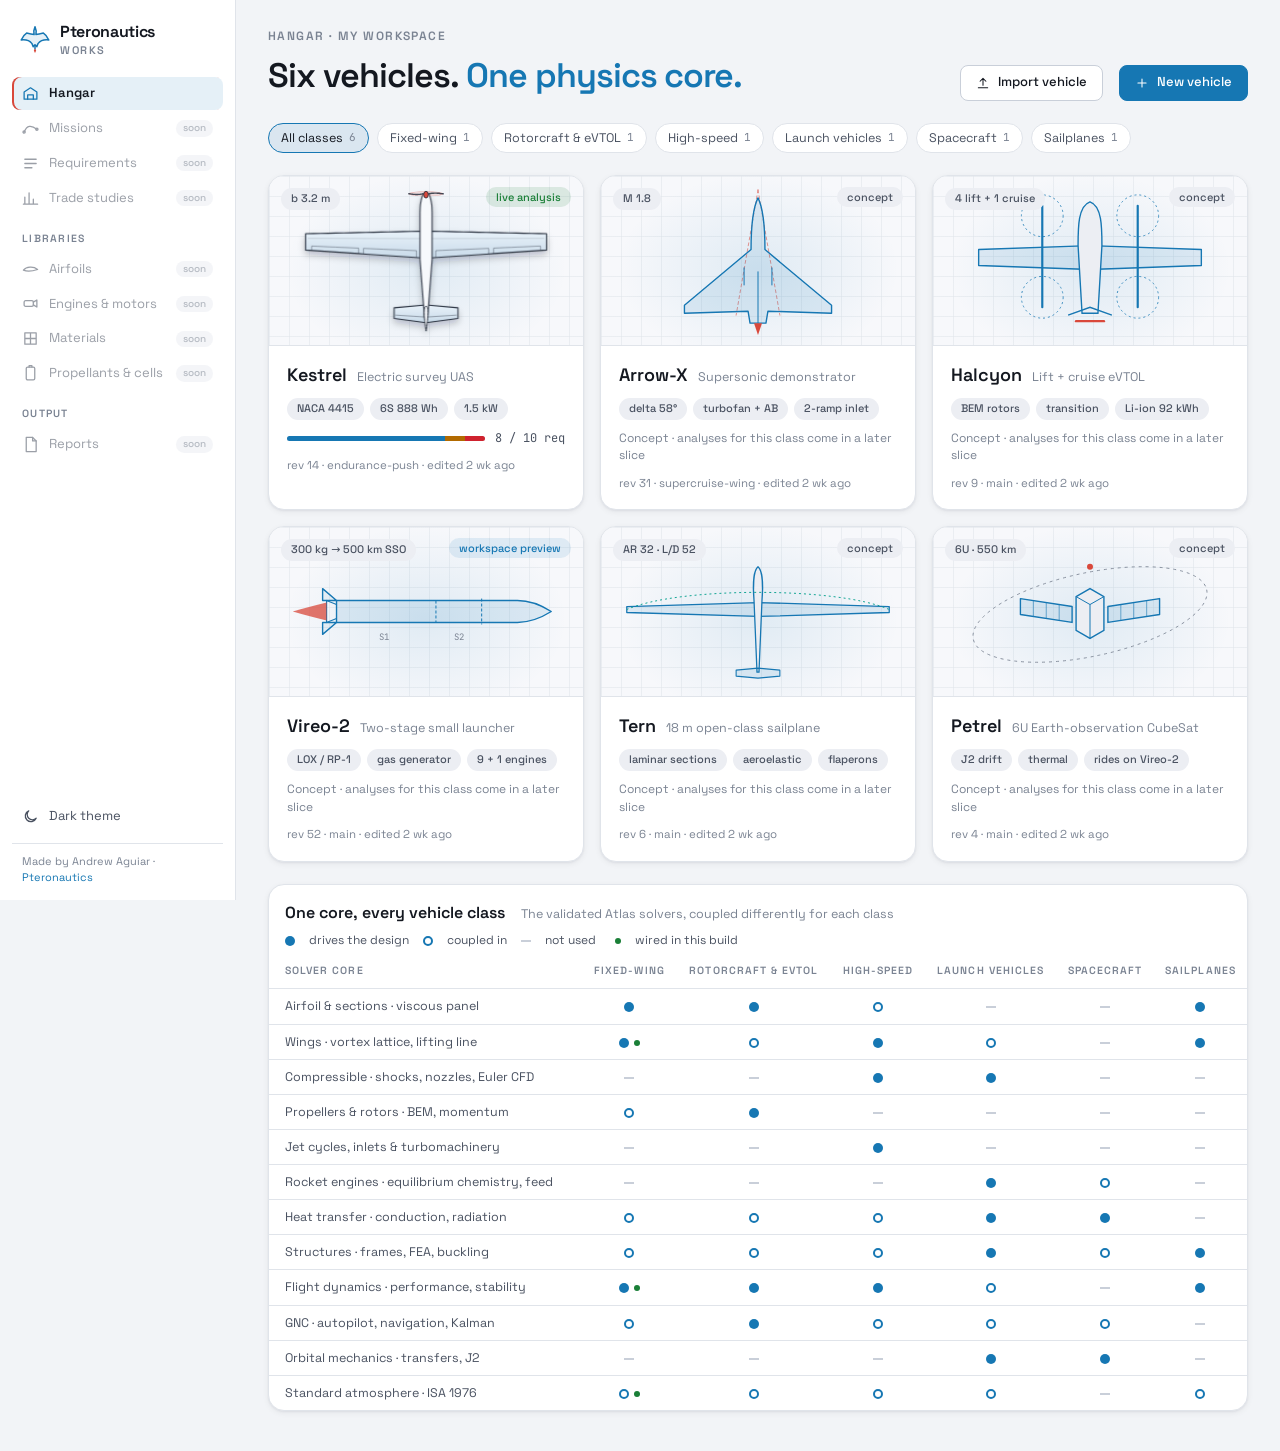
==== commit ba50b4ef: "Open Works at the site root; the family home page moves to the Pteronautics site - Remove the Works " ====
--- a/index.html
+++ b/index.html
@@ -4,181 +4,17 @@
 <meta charset="utf-8">
 <meta name="viewport" content="width=device-width, initial-scale=1">
 <title>Pteronautics Works</title>
-<meta name="description" content="Pteronautics Works: design a whole aircraft in your browser. Change the wing and the aerodynamics, mass and balance, stability, performance and requirements recompute together, on the validated Pteronautics solver core. Free and open source.">
-<meta property="og:title" content="Pteronautics Works">
-<meta property="og:description" content="Vehicle-centred aerospace design in the browser. One edit, every analysis follows.">
+<meta name="description" content="Pteronautics Works: vehicle-centred design on the Pteronautics solver core.">
 <meta name="theme-color" content="#0b0d11" media="(prefers-color-scheme: dark)">
 <meta name="theme-color" content="#f2f4f7" media="(prefers-color-scheme: light)">
 <link rel="icon" href="assets/favicon.svg" type="image/svg+xml">
 <link rel="preload" href="assets/fonts/SpaceGrotesk.woff2" as="font" type="font/woff2" crossorigin>
 <link rel="stylesheet" href="css/works.css">
-<link rel="stylesheet" href="site/site.css">
 <script>try { var t = localStorage.getItem('works-theme'); if (t) document.documentElement.dataset.theme = t; } catch (e) { }</script>
 </head>
-<body class="site">
-<a class="skip" href="#main">Skip to content</a>
-
-<header class="s-nav" id="top">
-  <div class="s-wrap s-nav-in">
-    <a class="brand" href="#top" aria-label="Pteronautics Works, top of the page"><span class="brand-mark" data-brand></span><span><span class="brand-name">Pteronautics</span> <span class="brand-sub brand-product">Works</span></span></a>
-    <nav class="s-links" aria-label="Sections">
-      <a href="#demo">How it works</a><a href="#lab">Airfoil lab</a><a href="#fidelity">Fidelity</a><a href="#classes">Vehicles</a><a href="#family">Atlas</a>
-    </nav>
-    <span class="grow"></span>
-    <span data-theme-btn></span>
-    <a class="btn small s-hide-sm" href="https://github.com/BlazingDrako/pteronautics-works">Source</a>
-    <a class="btn small primary" href="app/">Open Works</a>
-  </div>
-</header>
-
-<main id="main">
-  <!-- hero -->
-  <section class="s-hero">
-    <div class="s-wrap s-hero-in">
-      <div class="s-hero-copy">
-        <p class="s-eyebrow">Pteronautics · Works · free and open source</p>
-        <h1>Design the whole vehicle. <span class="accent">Every analysis follows.</span></h1>
-        <p class="s-lede">Works is a design program for whole aircraft that runs in your browser. Change the wing, and the aerodynamics, mass and balance, stability, performance and requirements recompute together, on the same validated solvers as Pteronautics Atlas.</p>
-        <div class="s-cta">
-          <a class="btn primary big" href="app/#/v/kestrel">Open the sample aircraft <span aria-hidden="true">→</span></a>
-          <a class="btn big" href="app/">Go to the hangar</a>
-        </div>
-        <p class="s-fine">No install and no account. Your designs stay in your browser, and save as plain <code>.json</code> files.</p>
-      </div>
-      <figure class="s-hero-stage">
-        <div class="s-hero-3d" data-hero3d aria-label="Kestrel, the sample aircraft, in 3D"></div>
-        <div class="s-hero-chips" data-hero-chips aria-live="polite"></div>
-        <figcaption>Kestrel, an electric survey UAS, solved live on this page: vortex lattice wing, Nelson stability, point-mass performance. Drag to turn it.</figcaption>
-      </figure>
-    </div>
-  </section>
-
-  <!-- the coupling demo -->
-  <section class="s-sec" id="demo">
-    <div class="s-wrap">
-      <div class="s-head">
-        <p class="s-eyebrow">How it works</p>
-        <h2>One edit. Every analysis follows.</h2>
-        <p>Each analysis declares what it reads from the vehicle and which results it needs. An edit marks only what depends on it as stale, and the coupling graph reruns those, in order. Try it: these sliders drive the real graph.</p>
-      </div>
-      <div class="s-demo">
-        <div class="s-demo-ctl pnl pnl-pad" data-demo-controls></div>
-        <div class="s-demo-view pnl" data-demo-view></div>
-        <div class="s-demo-graph pnl pnl-pad">
-          <div class="sec-row"><span class="sec">Coupling graph</span><span data-demo-graph-head></span></div>
-          <div data-demo-graph></div>
-        </div>
-      </div>
-      <div class="s-demo-stats" data-demo-stats></div>
-    </div>
-  </section>
-
-  <!-- airfoil lab -->
-  <section class="s-sec s-alt" id="lab">
-    <div class="s-wrap s-split">
-      <div class="s-split-copy">
-        <p class="s-eyebrow">Airfoil lab</p>
-        <h2>Zoom from the vehicle into the boundary layer.</h2>
-        <p>Pick any station on the wing. The lab runs mfoil, a viscous panel method with a coupled boundary layer and e<sup>N</sup> transition, at that station's chord, Reynolds number and local lift at cruise, off the main thread.</p>
-        <ul class="s-list">
-          <li>Pressure on both surfaces against the inviscid solution</li>
-          <li>The boundary layer drawn on the section: laminar, turbulent, separated</li>
-          <li>Polars swept in the background, and one click to put a better airfoil on the wing</li>
-        </ul>
-        <p class="s-fine" data-lab-caption>Solving NACA 4415 at Kestrel's mid-semispan…</p>
-      </div>
-      <div class="s-split-vis">
-        <div class="plot-card" data-lab-cp><h4>Pressure and boundary layer</h4><div class="s-ph">Solving…</div></div>
-        <div class="plot-card" data-lab-bl><h4>Boundary layer, thickness × 8</h4><div class="s-ph">Solving…</div></div>
-      </div>
-    </div>
-  </section>
-
-  <!-- fidelity -->
-  <section class="s-sec" id="fidelity">
-    <div class="s-wrap s-split rev">
-      <div class="s-split-copy">
-        <p class="s-eyebrow">Fidelity you choose</p>
-        <h2>Swap a model. See what it changes.</h2>
-        <p>Every node in the graph says which model it runs. Move the wing from lifting line to vortex lattice, or the sections from thin-airfoil theory to viscous polars, and everything downstream reruns with it.</p>
-        <div class="s-fid" data-fid-levels></div>
-      </div>
-      <div class="s-split-vis">
-        <div class="plot-card s-compare" data-compare>
-          <h4>Kestrel, thin airfoil against viscous sections</h4>
-          <div class="s-ph">Running the viscous polars…</div>
-        </div>
-        <p class="s-fine">Computed on this page. Thin airfoil uses a handbook c<sub>ℓ,max</sub> and fully turbulent skin friction (conservative); viscous uses mfoil polars with free transition on a clean wing (optimistic). The real aircraft sits between the two.</p>
-      </div>
-    </div>
-  </section>
-
-  <!-- requirements -->
-  <section class="s-sec s-alt" id="requirements">
-    <div class="s-wrap s-split">
-      <div class="s-split-copy">
-        <p class="s-eyebrow">Requirements, live</p>
-        <h2>The spec is part of the design.</h2>
-        <p>Targets sit next to the numbers they constrain, with the margin and status recomputed on every edit. A margin under 5% is marginal, so you see trouble coming before it fails.</p>
-        <div class="s-points">
-          <div><b>Open documents</b><span>One JSON file per vehicle, whatever its class.</span></div>
-          <div><b>No build, no server</b><span>Plain ES modules; runs offline once loaded.</span></div>
-          <div><b>Tested in the open</b><span>The <a href="tests/">test page</a> runs every check in your browser.</span></div>
-          <div><b>GPL-3.0</b><span>Free software, like the Atlas code it reuses.</span></div>
-        </div>
-      </div>
-      <div class="s-split-vis">
-        <div class="pnl s-reqs" data-reqs></div>
-      </div>
-    </div>
-  </section>
-
-  <!-- vehicle classes -->
-  <section class="s-sec" id="classes">
-    <div class="s-wrap">
-      <div class="s-head">
-        <p class="s-eyebrow">Vehicles</p>
-        <h2>Six classes, one document shape.</h2>
-        <p>Fixed-wing aircraft are analysed end to end today. The other classes already fit the same vehicle document, and their analysis graphs come next, built on solvers the core already has.</p>
-      </div>
-      <div class="s-classes" data-classes></div>
-    </div>
-  </section>
-
-  <!-- family -->
-  <section class="s-sec s-alt" id="family">
-    <div class="s-wrap">
-      <div class="s-head">
-        <p class="s-eyebrow">The Pteronautics family</p>
-        <h2>Learn in Atlas. Design in Works.</h2>
-      </div>
-      <div class="s-family">
-        <a class="s-fam pnl" href="https://blazingdrako.github.io/pteronautics-atlas/">
-          <span class="s-fam-tag">Pteronautics Atlas</span>
-          <b>Free, visual aerospace engineering tools</b>
-          <span>Interactive lessons and calculators: airfoils, wings, propulsion, structures, orbits and more. Every solver checked against references.</span>
-          <span class="go">Open Atlas →</span>
-        </a>
-        <a class="s-fam pnl on" href="app/">
-          <span class="s-fam-tag">Pteronautics Works</span>
-          <b>Vehicle-centred design</b>
-          <span>The same solver core, coupled around a whole vehicle: a systems tree, a coupling graph, fidelity levels and live requirements.</span>
-          <span class="go">Open Works →</span>
-        </a>
-      </div>
-    </div>
-  </section>
-</main>
-
-<footer class="s-foot">
-  <div class="s-wrap s-foot-in">
-    <span class="brand"><span class="brand-mark" data-brand></span><span class="brand-name">Pteronautics Works</span></span>
-    <span class="muted">Copyright © 2026 Andrew Aguiar · <a href="https://github.com/BlazingDrako/pteronautics-works/blob/main/LICENSE">GPL-3.0</a> · mfoil port under MIT</span>
-    <span class="grow"></span>
-    <a href="app/">App</a><a href="tests/">Tests</a><a href="https://github.com/BlazingDrako/pteronautics-works">Source</a><a href="https://blazingdrako.github.io/pteronautics-atlas/">Atlas</a>
-  </div>
-</footer>
-<noscript><p class="s-wrap">The live figures on this page need JavaScript.</p></noscript>
-<script type="module" src="site/site.js"></script>
+<body>
+<div id="app"></div>
+<noscript>Pteronautics Works needs JavaScript. Run <code>python3 serve.py</code> and open http://localhost:8790.</noscript>
+<script type="module" src="src/app.js"></script>
 </body>
 </html>
--- a/css/works.css
+++ b/css/works.css
@@ -372,6 +372,8 @@
 }
 
 /* ---------- 3D view ---------- */
+/* no graph paper behind the 3D view: the model's own ground grid is the only grid */
+.canvas.v3d-on, :root[data-resolved-theme="dark"] .canvas.v3d-on { background-image: radial-gradient(ellipse 70% 60% at 50% 45%, var(--glow), transparent 70%); }
 .seg { display: inline-flex; gap: 4px; }
 .view-svg.v3d-wrap { overflow: hidden; }
 canvas.v3d { position: absolute; inset: 0; display: block; cursor: grab; touch-action: none; outline: none; }
